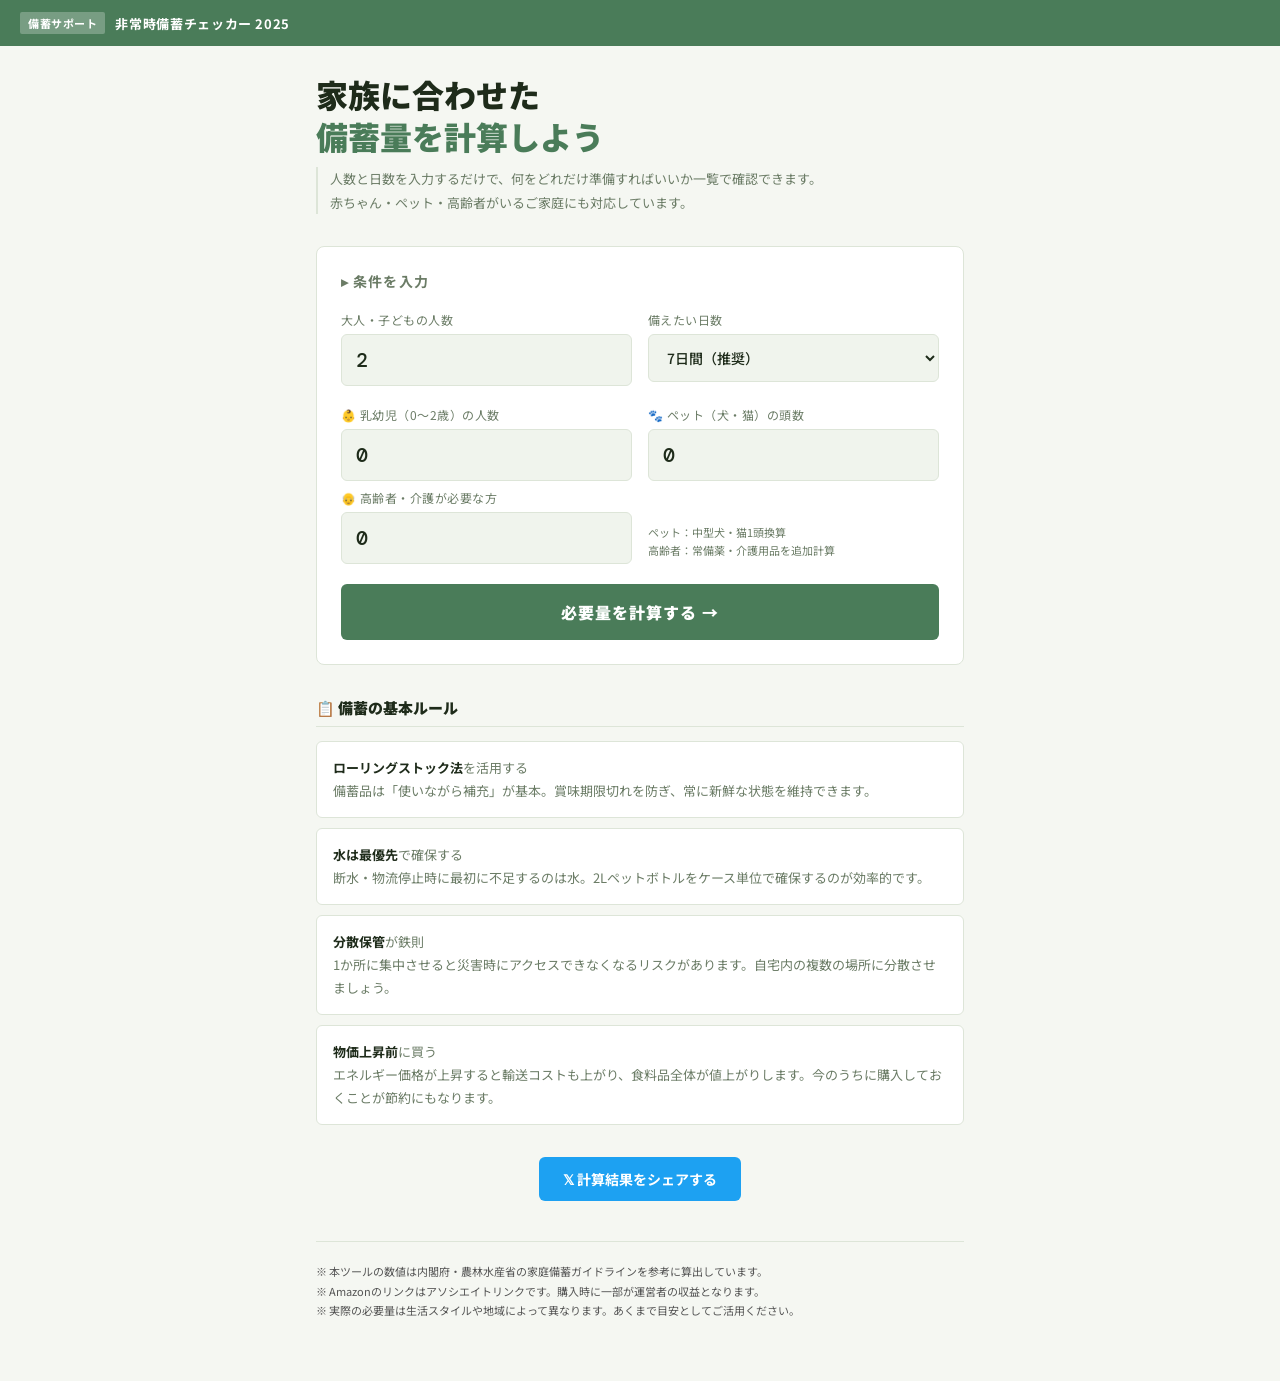
==== index.html @ 8450bea4 "Update index.html" ====
<!DOCTYPE html>
<html lang="ja">
<head>
<meta charset="UTF-8">
<meta name="viewport" content="width=device-width, initial-scale=1.0">
<title>非常時備蓄チェッカー｜家族の人数・日数から必要量を計算</title>
<style>
  @import url('https://fonts.googleapis.com/css2?family=Noto+Sans+JP:wght@400;700;900&family=DM+Mono:wght@400;500&display=swap');

  :root {
    --bg: #f5f7f2;
    --surface: #ffffff;
    --surface2: #f0f4ed;
    --border: #dde5d8;
    --accent: #4a7c59;
    --accent2: #2d6a8f;
    --text: #1e2b1a;
    --muted: #6b7c66;
    --green: #4a7c59;
  }

  * { box-sizing: border-box; margin: 0; padding: 0; }

  body {
    background: var(--bg);
    color: var(--text);
    font-family: 'Noto Sans JP', sans-serif;
    min-height: 100vh;
    padding: 0;
  }

  /* HEADER */
  .header {
    background: var(--accent);
    padding: 12px 20px;
    display: flex;
    align-items: center;
    gap: 10px;
  }
  .header-badge {
    background: rgba(255,255,255,0.25);
    color: #fff;
    font-weight: 700;
    font-size: 11px;
    padding: 3px 8px;
    border-radius: 2px;
    letter-spacing: 0.05em;
  }
  .header-title {
    font-weight: 700;
    font-size: 13px;
    letter-spacing: 0.05em;
    color: #fff;
  }

  .container {
    max-width: 680px;
    margin: 0 auto;
    padding: 28px 16px 60px;
  }

  /* HERO */
  .hero {
    margin-bottom: 32px;
  }
  .hero h1 {
    font-size: clamp(22px, 5vw, 32px);
    font-weight: 900;
    line-height: 1.3;
    margin-bottom: 10px;
  }
  .hero h1 span {
    color: var(--accent);
  }
  .hero p {
    color: var(--muted);
    font-size: 13px;
    line-height: 1.8;
    border-left: 2px solid var(--border);
    padding-left: 12px;
  }

  /* INPUTS */
  .calc-panel {
    background: var(--surface);
    border: 1px solid var(--border);
    border-radius: 8px;
    padding: 24px;
    margin-bottom: 28px;
  }
  .calc-panel h2 {
    font-size: 14px;
    font-weight: 700;
    letter-spacing: 0.08em;
    color: var(--muted);
    text-transform: uppercase;
    margin-bottom: 20px;
  }
  .inputs-row {
    display: grid;
    grid-template-columns: 1fr 1fr;
    gap: 16px;
    margin-bottom: 20px;
  }
  .input-group label {
    display: block;
    font-size: 12px;
    color: var(--muted);
    margin-bottom: 6px;
    letter-spacing: 0.04em;
  }
  .input-group input,
  .input-group select {
    width: 100%;
    background: var(--surface2);
    border: 1px solid var(--border);
    border-radius: 6px;
    color: var(--text);
    font-size: 20px;
    font-family: 'DM Mono', monospace;
    font-weight: 500;
    padding: 12px 14px;
    outline: none;
    transition: border-color 0.2s;
  }
  .input-group input:focus,
  .input-group select:focus {
    border-color: var(--accent);
  }
  .input-group select {
    font-size: 14px;
    font-family: 'Noto Sans JP', sans-serif;
    cursor: pointer;
  }
  .calc-btn {
    width: 100%;
    background: var(--accent);
    color: #fff;
    border: none;
    border-radius: 6px;
    font-family: 'Noto Sans JP', sans-serif;
    font-weight: 900;
    font-size: 16px;
    padding: 16px;
    cursor: pointer;
    letter-spacing: 0.06em;
    transition: opacity 0.2s, transform 0.1s;
  }
  .calc-btn:hover { opacity: 0.9; }
  .calc-btn:active { transform: scale(0.99); }

  /* RESULTS */
  .results {
    display: none;
  }
  .results.show { display: block; }

  .result-header {
    display: flex;
    align-items: center;
    gap: 10px;
    margin-bottom: 20px;
  }
  .result-header h2 {
    font-size: 18px;
    font-weight: 900;
  }
  .result-badge {
    background: var(--green);
    color: #000;
    font-size: 11px;
    font-weight: 700;
    padding: 3px 8px;
    border-radius: 2px;
  }

  .category {
    margin-bottom: 20px;
    border: 1px solid var(--border);
    border-radius: 8px;
    overflow: hidden;
  }
  .category-header {
    background: var(--surface2);
    padding: 12px 16px;
    display: flex;
    align-items: center;
    gap: 8px;
  }
  .category-header .icon { font-size: 18px; }
  .category-header h3 {
    font-size: 14px;
    font-weight: 700;
    flex: 1;
  }
  .category-header .total-cost {
    font-family: 'DM Mono', monospace;
    font-size: 12px;
    color: var(--accent2);
  }

  .item-row {
    padding: 14px 16px;
    border-top: 1px solid var(--border);
    display: flex;
    align-items: center;
    gap: 12px;
  }
  .item-info { flex: 1 }
  .item-name {
    font-size: 14px;
    font-weight: 700;
    margin-bottom: 2px;
  }
  .item-qty {
    font-family: 'DM Mono', monospace;
    font-size: 20px;
    font-weight: 500;
    color: var(--accent2);
    text-align: right;
    min-width: 90px;
  }
  .item-unit {
    font-size: 11px;
    color: var(--muted);
    text-align: right;
    margin-top: 2px;
  }

  .affiliate-btn {
    display: inline-flex;
    align-items: center;
    gap: 6px;
    background: var(--surface2);
    border: 1px solid var(--border);
    border-radius: 4px;
    color: var(--accent2);
    font-size: 11px;
    font-weight: 700;
    padding: 6px 10px;
    text-decoration: none;
    white-space: nowrap;
    transition: background 0.2s, border-color 0.2s;
    letter-spacing: 0.03em;
  }
  .affiliate-btn:hover {
    background: #dbeaf5;
    border-color: var(--accent2);
  }
  .affiliate-btn::before { content: '🛒'; font-size: 12px; }

  /* SUMMARY */
  .summary-box {
    background: linear-gradient(135deg, #eef4ea, #e8f0f5);
    border: 1px solid var(--border);
    border-radius: 8px;
    padding: 20px;
    margin-top: 28px;
  }
  .summary-box h3 {
    font-size: 13px;
    color: var(--muted);
    text-transform: uppercase;
    letter-spacing: 0.08em;
    margin-bottom: 14px;
  }
  .summary-item {
    display: flex;
    justify-content: space-between;
    font-size: 14px;
    padding: 5px 0;
    border-bottom: 1px solid var(--border);
  }
  .summary-item:last-child { border-bottom: none; }
  .summary-item .val {
    font-family: 'DM Mono', monospace;
    color: var(--accent2);
    font-weight: 500;
  }

  /* TIPS */
  .tips {
    margin-top: 32px;
  }
  .tips h2 {
    font-size: 15px;
    font-weight: 900;
    margin-bottom: 14px;
    padding-bottom: 8px;
    border-bottom: 1px solid var(--border);
  }
  .tip-card {
    background: var(--surface);
    border: 1px solid var(--border);
    border-radius: 6px;
    padding: 14px 16px;
    margin-bottom: 10px;
    font-size: 13px;
    line-height: 1.8;
    color: var(--muted);
  }
  .tip-card strong { color: var(--text); }

  /* SHARE */
  .share-area {
    margin-top: 32px;
    text-align: center;
  }
  .share-btn {
    display: inline-flex;
    align-items: center;
    gap: 8px;
    background: #1da1f2;
    color: #fff;
    border: none;
    border-radius: 6px;
    padding: 12px 24px;
    font-family: 'Noto Sans JP', sans-serif;
    font-size: 14px;
    font-weight: 700;
    cursor: pointer;
    text-decoration: none;
  }

  .footer-note {
    margin-top: 40px;
    padding-top: 20px;
    border-top: 1px solid var(--border);
    font-size: 11px;
    color: #555;
    line-height: 1.8;
  }

  @media (max-width: 480px) {
    .inputs-row { grid-template-columns: 1fr; }
    .item-row { flex-wrap: wrap; }
  }
</style>
</head>
<body>

<div class="header">
  <span class="header-badge">備蓄サポート</span>
  <span class="header-title">非常時備蓄チェッカー 2025</span>
</div>

<div class="container">

  <div class="hero">
    <h1>家族に合わせた<br><span>備蓄量を計算しよう</span></h1>
    <p>
      人数と日数を入力するだけで、何をどれだけ準備すればいいか一覧で確認できます。<br>
      赤ちゃん・ペット・高齢者がいるご家庭にも対応しています。
    </p>
  </div>

  <!-- CALCULATOR -->
  <div class="calc-panel">
    <h2>▸ 条件を入力</h2>
    <div class="inputs-row">
      <div class="input-group">
        <label>大人・子どもの人数</label>
        <input type="number" id="members" value="2" min="0" max="20">
      </div>
      <div class="input-group">
        <label>備えたい日数</label>
        <select id="days">
          <option value="3">3日間（最低ライン）</option>
          <option value="7" selected>7日間（推奨）</option>
          <option value="14">14日間（安心）</option>
          <option value="30">30日間（長期備蓄）</option>
        </select>
      </div>
    </div>
    <div class="inputs-row" style="margin-bottom:8px">
      <div class="input-group">
        <label>👶 乳幼児（0〜2歳）の人数</label>
        <input type="number" id="babies" value="0" min="0" max="10">
      </div>
      <div class="input-group">
        <label>🐾 ペット（犬・猫）の頭数</label>
        <input type="number" id="pets" value="0" min="0" max="10">
      </div>
    </div>
    <div class="inputs-row">
      <div class="input-group">
        <label>👴 高齢者・介護が必要な方</label>
        <input type="number" id="elderly" value="0" min="0" max="10">
      </div>
      <div class="input-group" style="display:flex;align-items:flex-end">
        <div style="font-size:11px;color:var(--muted);line-height:1.7;padding-bottom:4px">
          ペット：中型犬・猫1頭換算<br>高齢者：常備薬・介護用品を追加計算
        </div>
      </div>
    </div>
    <button class="calc-btn" onclick="calculate()">必要量を計算する →</button>
  </div>

  <!-- RESULTS -->
  <div class="results" id="results">
    <div class="result-header">
      <h2 id="result-title">計算結果</h2>
      <span class="result-badge">✓ 計算済み</span>
    </div>

    <!-- 水 -->
    <div class="category">
      <div class="category-header">
        <span class="icon">💧</span>
        <h3>水</h3>
      </div>
      <div class="item-row">
        <div class="item-info">
          <div class="item-name">飲料水・生活用水</div>
          <div style="font-size:12px;color:var(--muted)">1人1日3L（飲料+調理+衛生）</div>
        </div>
        <div>
          <div class="item-qty" id="water-qty">—</div>
          <div class="item-unit">リットル</div>
        </div>
        <a class="affiliate-btn" id="water-link" href="#" target="_blank" rel="noopener">Amazonで見る</a>
      </div>
    </div>

    <!-- 食料 -->
    <div class="category">
      <div class="category-header">
        <span class="icon">🍚</span>
        <h3>食料</h3>
      </div>
      <div class="item-row">
        <div class="item-info">
          <div class="item-name">白米・無洗米</div>
          <div style="font-size:12px;color:var(--muted)">1人1日0.15kg（茶碗2〜3杯分）</div>
        </div>
        <div>
          <div class="item-qty" id="rice-qty">—</div>
          <div class="item-unit">kg</div>
        </div>
        <a class="affiliate-btn" id="rice-link" href="#" target="_blank" rel="noopener">Amazonで見る</a>
      </div>
      <div class="item-row">
        <div class="item-info">
          <div class="item-name">レトルト食品（カレー・パスタソース等）</div>
          <div style="font-size:12px;color:var(--muted)">1人1食1パック、1日2食分</div>
        </div>
        <div>
          <div class="item-qty" id="retort-qty">—</div>
          <div class="item-unit">パック</div>
        </div>
        <a class="affiliate-btn" id="retort-link" href="#" target="_blank" rel="noopener">Amazonで見る</a>
      </div>
      <div class="item-row">
        <div class="item-info">
          <div class="item-name">インスタント麺・カップ麺</div>
          <div style="font-size:12px;color:var(--muted)">1人1日1食分</div>
        </div>
        <div>
          <div class="item-qty" id="noodle-qty">—</div>
          <div class="item-unit">食</div>
        </div>
        <a class="affiliate-btn" id="noodle-link" href="#" target="_blank" rel="noopener">Amazonで見る</a>
      </div>
      <div class="item-row">
        <div class="item-info">
          <div class="item-name">缶詰（魚・肉・野菜）</div>
          <div style="font-size:12px;color:var(--muted)">1人2日に1缶</div>
        </div>
        <div>
          <div class="item-qty" id="can-qty">—</div>
          <div class="item-unit">缶</div>
        </div>
        <a class="affiliate-btn" id="can-link" href="#" target="_blank" rel="noopener">Amazonで見る</a>
      </div>
    </div>

    <!-- エネルギー・燃料 -->
    <div class="category">
      <div class="category-header">
        <span class="icon">🔥</span>
        <h3>エネルギー・燃料</h3>
      </div>
      <div class="item-row">
        <div class="item-info">
          <div class="item-name">カセットガスボンベ</div>
          <div style="font-size:12px;color:var(--muted)">1本で約60〜90分調理可能</div>
        </div>
        <div>
          <div class="item-qty" id="gas-qty">—</div>
          <div class="item-unit">本</div>
        </div>
        <a class="affiliate-btn" id="gas-link" href="#" target="_blank" rel="noopener">Amazonで見る</a>
      </div>
      <div class="item-row">
        <div class="item-info">
          <div class="item-name">モバイルバッテリー（大容量）</div>
          <div style="font-size:12px;color:var(--muted)">20,000mAh以上推奨</div>
        </div>
        <div>
          <div class="item-qty" id="battery-qty">—</div>
          <div class="item-unit">個</div>
        </div>
        <a class="affiliate-btn" id="battery-link" href="#" target="_blank" rel="noopener">Amazonで見る</a>
      </div>
    </div>

    <!-- 衛生・その他 -->
    <div class="category">
      <div class="category-header">
        <span class="icon">🧴</span>
        <h3>衛生・生活用品</h3>
      </div>
      <div class="item-row">
        <div class="item-info">
          <div class="item-name">トイレットペーパー</div>
          <div style="font-size:12px;color:var(--muted)">1人1日0.5ロール目安</div>
        </div>
        <div>
          <div class="item-qty" id="tp-qty">—</div>
          <div class="item-unit">ロール</div>
        </div>
        <a class="affiliate-btn" id="tp-link" href="#" target="_blank" rel="noopener">Amazonで見る</a>
      </div>
      <div class="item-row">
        <div class="item-info">
          <div class="item-name">除菌ウェットシート</div>
          <div style="font-size:12px;color:var(--muted)">断水時の身体ケアに</div>
        </div>
        <div>
          <div class="item-qty" id="wet-qty">—</div>
          <div class="item-unit">パック</div>
        </div>
        <a class="affiliate-btn" id="wet-link" href="#" target="_blank" rel="noopener">Amazonで見る</a>
      </div>
    </div>

    <!-- 赤ちゃん・乳幼児 -->
    <div class="category" id="baby-section" style="display:none">
      <div class="category-header">
        <span class="icon">👶</span>
        <h3>乳幼児用品</h3>
        <span class="total-cost" id="baby-count-label"></span>
      </div>
      <div class="item-row">
        <div class="item-info">
          <div class="item-name">粉ミルク・液体ミルク</div>
          <div style="font-size:12px;color:var(--muted)">1日6〜8回授乳、1缶約130回分</div>
        </div>
        <div>
          <div class="item-qty" id="milk-qty">—</div>
          <div class="item-unit">缶</div>
        </div>
        <a class="affiliate-btn" id="milk-link" href="#" target="_blank" rel="noopener">Amazonで見る</a>
      </div>
      <div class="item-row">
        <div class="item-info">
          <div class="item-name">紙おむつ</div>
          <div style="font-size:12px;color:var(--muted)">1日6〜8枚目安</div>
        </div>
        <div>
          <div class="item-qty" id="diaper-qty">—</div>
          <div class="item-unit">枚</div>
        </div>
        <a class="affiliate-btn" id="diaper-link" href="#" target="_blank" rel="noopener">Amazonで見る</a>
      </div>
      <div class="item-row">
        <div class="item-info">
          <div class="item-name">おしりふき</div>
          <div style="font-size:12px;color:var(--muted)">1日15〜20枚、80枚入り1パック</div>
        </div>
        <div>
          <div class="item-qty" id="babywipe-qty">—</div>
          <div class="item-unit">パック</div>
        </div>
        <a class="affiliate-btn" id="babywipe-link" href="#" target="_blank" rel="noopener">Amazonで見る</a>
      </div>
      <div class="item-row">
        <div class="item-info">
          <div class="item-name">ベビーフード（離乳食）</div>
          <div style="font-size:12px;color:var(--muted)">1日3食分（5か月〜）</div>
        </div>
        <div>
          <div class="item-qty" id="babyfood-qty">—</div>
          <div class="item-unit">個</div>
        </div>
        <a class="affiliate-btn" id="babyfood-link" href="#" target="_blank" rel="noopener">Amazonで見る</a>
      </div>
    </div>

    <!-- ペット -->
    <div class="category" id="pet-section" style="display:none">
      <div class="category-header">
        <span class="icon">🐾</span>
        <h3>ペット用品</h3>
        <span class="total-cost" id="pet-count-label"></span>
      </div>
      <div class="item-row">
        <div class="item-info">
          <div class="item-name">🐶 ドッグフード（ドライ）</div>
          <div style="font-size:12px;color:var(--muted)">中型犬1日250g目安</div>
        </div>
        <div>
          <div class="item-qty" id="petfood-dog-qty">—</div>
          <div class="item-unit">kg</div>
        </div>
        <a class="affiliate-btn" id="petfood-dog-link" href="#" target="_blank" rel="noopener">Amazonで見る</a>
      </div>
      <div class="item-row">
        <div class="item-info">
          <div class="item-name">🐱 キャットフード（ドライ）</div>
          <div style="font-size:12px;color:var(--muted)">猫1日60g目安</div>
        </div>
        <div>
          <div class="item-qty" id="petfood-cat-qty">—</div>
          <div class="item-unit">kg</div>
        </div>
        <a class="affiliate-btn" id="petfood-cat-link" href="#" target="_blank" rel="noopener">Amazonで見る</a>
      </div>
      <div class="item-row">
        <div class="item-info">
          <div class="item-name">ペット用水</div>
          <div style="font-size:12px;color:var(--muted)">体重1kgあたり50ml/日（中型犬：約1L/日）</div>
        </div>
        <div>
          <div class="item-qty" id="petwater-qty">—</div>
          <div class="item-unit">リットル</div>
        </div>
        <a class="affiliate-btn" id="petwater-link" href="#" target="_blank" rel="noopener">Amazonで見る</a>
      </div>
      <div class="item-row">
        <div class="item-info">
          <div class="item-name">ペットシーツ</div>
          <div style="font-size:12px;color:var(--muted)">1頭1日3〜4枚（室内排泄用）</div>
        </div>
        <div>
          <div class="item-qty" id="petsheet-qty">—</div>
          <div class="item-unit">枚</div>
        </div>
        <a class="affiliate-btn" id="petsheet-link" href="#" target="_blank" rel="noopener">Amazonで見る</a>
      </div>
      <div class="item-row">
        <div class="item-info">
          <div class="item-name">キャリーバッグ・ケージ</div>
          <div style="font-size:12px;color:var(--muted)">避難時の必須アイテム（1頭1個）</div>
        </div>
        <div>
          <div class="item-qty" id="petcarry-qty">—</div>
          <div class="item-unit">個</div>
        </div>
        <a class="affiliate-btn" id="petcarry-link" href="#" target="_blank" rel="noopener">Amazonで見る</a>
      </div>
    </div>

    <!-- 高齢者・介護 -->
    <div class="category" id="elderly-section" style="display:none">
      <div class="category-header">
        <span class="icon">👴</span>
        <h3>高齢者・介護用品</h3>
        <span class="total-cost" id="elderly-count-label"></span>
      </div>
      <div class="item-row">
        <div class="item-info">
          <div class="item-name">大人用紙おむつ・パッド</div>
          <div style="font-size:12px;color:var(--muted)">1人1日4〜6枚目安</div>
        </div>
        <div>
          <div class="item-qty" id="adult-diaper-qty">—</div>
          <div class="item-unit">枚</div>
        </div>
        <a class="affiliate-btn" id="adult-diaper-link" href="#" target="_blank" rel="noopener">Amazonで見る</a>
      </div>
      <div class="item-row">
        <div class="item-info">
          <div class="item-name">介護用ウェットタオル（全身清拭用）</div>
          <div style="font-size:12px;color:var(--muted)">断水時の身体ケア必須</div>
        </div>
        <div>
          <div class="item-qty" id="care-wipe-qty">—</div>
          <div class="item-unit">パック</div>
        </div>
        <a class="affiliate-btn" id="care-wipe-link" href="#" target="_blank" rel="noopener">Amazonで見る</a>
      </div>
      <div class="item-row">
        <div class="item-info">
          <div class="item-name">やわらか食・介護食（レトルト）</div>
          <div style="font-size:12px;color:var(--muted)">1人1日3食分</div>
        </div>
        <div>
          <div class="item-qty" id="care-food-qty">—</div>
          <div class="item-unit">食</div>
        </div>
        <a class="affiliate-btn" id="care-food-link" href="#" target="_blank" rel="noopener">Amazonで見る</a>
      </div>
      <div class="item-row">
        <div class="item-info">
          <div class="item-name">常備薬・処方薬の予備</div>
          <div style="font-size:12px;color:var(--muted)">かかりつけ医に「多めに処方」を相談</div>
        </div>
        <div>
          <div class="item-qty" id="medicine-qty">—</div>
          <div class="item-unit">日分</div>
        </div>
        <a class="affiliate-btn" id="medicine-link" href="https://www.amazon.co.jp/s?k=常備薬+救急セット" target="_blank" rel="noopener">Amazonで見る</a>
      </div>
    </div>

    <!-- SUMMARY -->
    <div class="summary-box">
      <h3>▸ サマリー</h3>
      <div class="summary-item">
        <span>大人・子ども</span><span class="val" id="sum-members">—</span>
      </div>
      <div class="summary-item" id="sum-baby-row" style="display:none">
        <span>👶 乳幼児</span><span class="val" id="sum-babies">—</span>
      </div>
      <div class="summary-item" id="sum-pet-row" style="display:none">
        <span>🐾 ペット</span><span class="val" id="sum-pets">—</span>
      </div>
      <div class="summary-item" id="sum-elderly-row" style="display:none">
        <span>👴 高齢者・介護</span><span class="val" id="sum-elderly">—</span>
      </div>
      <div class="summary-item">
        <span>備蓄期間</span><span class="val" id="sum-days">—</span>
      </div>
      <div class="summary-item">
        <span>水（人間分合計）</span><span class="val" id="sum-water">—</span>
      </div>
      <div class="summary-item">
        <span>食料（概算カロリー）</span><span class="val" id="sum-kcal">—</span>
      </div>
      <div class="summary-item">
        <span>ガスボンベ</span><span class="val" id="sum-gas">—</span>
      </div>
    </div>

  </div><!-- /results -->

  <!-- TIPS -->
  <div class="tips">
    <h2>📋 備蓄の基本ルール</h2>
    <div class="tip-card">
      <strong>ローリングストック法</strong>を活用する<br>
      備蓄品は「使いながら補充」が基本。賞味期限切れを防ぎ、常に新鮮な状態を維持できます。
    </div>
    <div class="tip-card">
      <strong>水は最優先</strong>で確保する<br>
      断水・物流停止時に最初に不足するのは水。2Lペットボトルをケース単位で確保するのが効率的です。
    </div>
    <div class="tip-card">
      <strong>分散保管</strong>が鉄則<br>
      1か所に集中させると災害時にアクセスできなくなるリスクがあります。自宅内の複数の場所に分散させましょう。
    </div>
    <div class="tip-card">
      <strong>物価上昇前</strong>に買う<br>
      エネルギー価格が上昇すると輸送コストも上がり、食料品全体が値上がりします。今のうちに購入しておくことが節約にもなります。
    </div>
  </div>

  <!-- SHARE -->
  <div class="share-area">
    <a class="share-btn" id="twitter-share" href="#" target="_blank" rel="noopener">
      𝕏 計算結果をシェアする
    </a>
  </div>

  <div class="footer-note">
    ※ 本ツールの数値は内閣府・農林水産省の家庭備蓄ガイドラインを参考に算出しています。<br>
    ※ Amazonのリンクはアソシエイトリンクです。購入時に一部が運営者の収益となります。<br>
    ※ 実際の必要量は生活スタイルや地域によって異なります。あくまで目安としてご活用ください。
  </div>

</div><!-- /container -->

<script>
// ===== アフィリエイトタグをここに入力 =====
const AMAZON_TAG = 'あなたのタグ-22'; // ← ★ここを自分のアソシエイトIDに変更

const ASINS = {
  water: 'B07F1CCSJZ',  // ← これに変更
  rice:         'B07K5CY2SM',
  retort:       'B084RZ3QRD',
  noodle:       'B084RDW619',
  can:          'B0FN47ZGTS',
  gas: 'B000AQY0L4',  // ← これに変更
  battery:      'B0F3CQC8JL',
  tp:           'B008AZDTAA',
  wet:          'B09TZSCSKS',
  // 赤ちゃん
  milk:         'B01N6EL2MJ',
  diaper:       'B08HQZVG28',
  babywipe:     'B0B3WHQLLM',
  babyfood:     'B0DMK8WPY2',
  // ペット
  petfood_dog:  'B07D6GXJQQ', // ドッグフード犬用（要変更）
petfood_cat:  'B09R1LRB6T', // キャットフード猫用（要変更）
  petwater:     'B00BTOSMCY',
  petsheet:     'B07JGBB8GD',
  petcarry:     'B00OP6SMCI',
  // 高齢者
  adultDiaper:  'B07HC5FFS5',
  careWipe:     'B0C4XHYYF1',
  careFood:     'B0D7PW4CWV',


};

function amazonUrl(asin) {
  return `https://www.amazon.co.jp/dp/${asin}?tag=${AMAZON_TAG}`;
}
function setLink(id, asin) {
  const el = document.getElementById(id);
  if (el && asin) el.href = amazonUrl(asin);
}
function show(id, visible) {
  document.getElementById(id).style.display = visible ? '' : 'none';
}
function setText(id, val) {
  const el = document.getElementById(id);
  if (el) el.textContent = val;
}

function calculate() {
  const members = parseInt(document.getElementById('members').value)  || 0;
  const babies  = parseInt(document.getElementById('babies').value)   || 0;
  const pets    = parseInt(document.getElementById('pets').value)     || 0;
  const elderly = parseInt(document.getElementById('elderly').value)  || 0;
  const days    = parseInt(document.getElementById('days').value)     || 7;

  const totalPeople = members + babies + elderly;

  // ── 基本 ──
  const water   = (members + elderly) * days * 3;
  const rice    = ((members + elderly) * days * 0.15).toFixed(1);
  const retort  = (members + elderly) * days * 2;
  const noodle  = (members + elderly) * days;
  const can     = Math.ceil((members + elderly) * days / 2);
  const gas     = Math.ceil((members + elderly) * days / 3);
  const battery = Math.ceil((members + elderly) / 2) || 1;
  const tp      = Math.ceil((members + elderly) * days * 0.5);
  const wet     = Math.ceil((members + elderly) * days / 30);
  const kcal    = Math.round((members + elderly) * days * 2000);

  setText('water-qty',   water);
  setText('rice-qty',    rice);
  setText('retort-qty',  retort);
  setText('noodle-qty',  noodle);
  setText('can-qty',     can);
  setText('gas-qty',     gas);
  setText('battery-qty', battery);
  setText('tp-qty',      tp);
  setText('wet-qty',     wet);

  setLink('water-link',   ASINS.water);
  setLink('rice-link',    ASINS.rice);
  setLink('retort-link',  ASINS.retort);
  setLink('noodle-link',  ASINS.noodle);
  setLink('can-link',     ASINS.can);
  setLink('gas-link',     ASINS.gas);
  setLink('battery-link', ASINS.battery);
  setLink('tp-link',      ASINS.tp);
  setLink('wet-link',     ASINS.wet);

  // ── 赤ちゃん ──
  show('baby-section', babies > 0);
  if (babies > 0) {
    const milkCans   = Math.ceil(babies * days * 8 / 130); // 1缶130回分
    const diapers    = babies * days * 7;
    const babywipes  = Math.ceil(babies * days * 17 / 80); // 80枚入り
    const babyfood   = babies * days * 3;
    setText('milk-qty',     milkCans);
    setText('diaper-qty',   diapers);
    setText('babywipe-qty', babywipes);
    setText('babyfood-qty', babyfood);
    setText('baby-count-label', `${babies}人分`);
    setLink('milk-link',     ASINS.milk);
    setLink('diaper-link',   ASINS.diaper);
    setLink('babywipe-link', ASINS.babywipe);
    setLink('babyfood-link', ASINS.babyfood);
  }

  // ── ペット ──
  show('pet-section', pets > 0);
  if (pets > 0) {
    const petfoodDogKg = (pets * days * 0.25).toFixed(1); // 中型犬250g/日
    const petfoodCatKg = (pets * days * 0.06).toFixed(2); // 猫60g/日
    const petwaterL   = pets * days * 1;
    const petsheets   = pets * days * 4;
    const petcarry    = pets;
    setText('petfood-dog-qty', petfoodDogKg);
    setText('petfood-cat-qty', petfoodCatKg);
    setText('petwater-qty',  petwaterL);
    setText('petsheet-qty',  petsheets);
    setText('petcarry-qty',  petcarry);
    setText('pet-count-label', `${pets}頭分`);
    setLink('petfood-dog-link', ASINS.petfood_dog);
    setLink('petfood-cat-link', ASINS.petfood_cat);
    setLink('petwater-link',  ASINS.petwater);
    setLink('petsheet-link',  ASINS.petsheet);
    setLink('petcarry-link',  ASINS.petcarry);
  }

  // ── 高齢者・介護 ──
  show('elderly-section', elderly > 0);
  if (elderly > 0) {
    const adultDiapers = elderly * days * 5;
    const careWipes    = Math.ceil(elderly * days / 10);
    const careFoods    = elderly * days * 3;
    const medicineDays = days;
    setText('adult-diaper-qty', adultDiapers);
    setText('care-wipe-qty',    careWipes);
    setText('care-food-qty',    careFoods);
    setText('medicine-qty',     medicineDays);
    setText('elderly-count-label', `${elderly}人分`);
    setLink('adult-diaper-link', ASINS.adultDiaper);
    setLink('care-wipe-link',    ASINS.careWipe);
    setLink('care-food-link',    ASINS.careFood);
  }

  // ── サマリー ──
  setText('sum-members', `${members}人`);
  show('sum-baby-row',    babies > 0);
  show('sum-pet-row',     pets > 0);
  show('sum-elderly-row', elderly > 0);
  setText('sum-babies',  `${babies}人`);
  setText('sum-pets',    `${pets}頭`);
  setText('sum-elderly', `${elderly}人`);
  setText('sum-days',    `${days}日分`);
  setText('sum-water',   `${water}L`);
  setText('sum-kcal',    `約${kcal.toLocaleString()}kcal`);
  setText('sum-gas',     `${gas}本`);

  // 家族構成ラベル
  let label = `${members}人`;
  if (babies)  label += `・赤ちゃん${babies}人`;
  if (pets)    label += `・ペット${pets}頭`;
  if (elderly) label += `・高齢者${elderly}人`;
  setText('result-title', `${label}・${days}日分の必要量`);

  // Xシェア
  let shareText = `【非常時備蓄チェック】${label}・${days}日分\n💧水：${water}L\n🍚米：${rice}kg\n🔥ガスボンベ：${gas}本\n`;
  if (babies)  shareText += `👶おむつ：${babies * days * 7}枚\n`;
  if (pets)    shareText += `🐾ペットフード：${(pets * days * 0.16).toFixed(1)}kg\n`;
  if (elderly) shareText += `👴介護食：${elderly * days * 3}食\n`;
  shareText += `\n▼無料計算ツール\n`;
  document.getElementById('twitter-share').href =
    `https://twitter.com/intent/tweet?text=${encodeURIComponent(shareText)}`;

  const r = document.getElementById('results');
  r.classList.add('show');
  r.scrollIntoView({ behavior: 'smooth', block: 'start' });
}
</script>
</body>
</html>
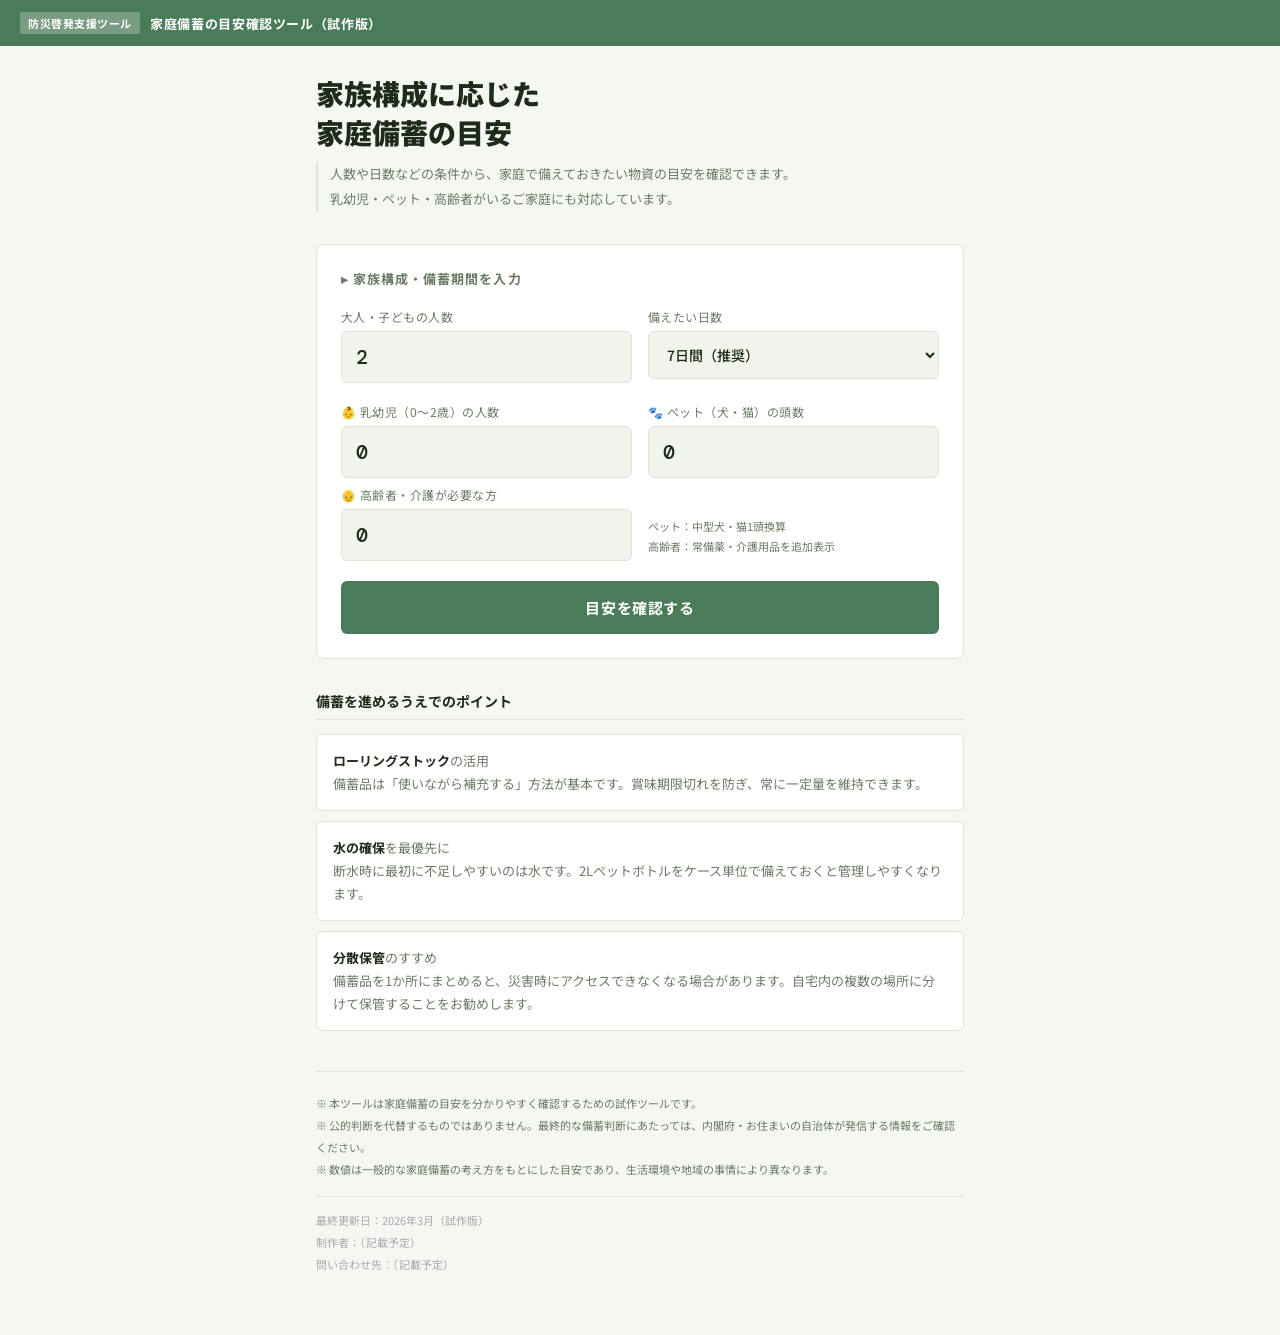
==== commit ea672667: "Update index.html" ====
--- a/index.html
+++ b/index.html
@@ -1,362 +1,338 @@
 <!DOCTYPE html>
+<!--
+  ================================================================
+  家庭備蓄目安確認ツール（自治体向け試作版）
+  ================================================================
+  【主な修正内容】
+  - Xシェアボタン・関連CSS・JS を完全削除
+  - タイトル・見出し・説明文を公益寄りの中立表現に変更
+  - ヘッダーバッジを「防災啓発支援ツール」に変更
+  - 計算ボタン文言を落ち着いた表現に変更
+  - TIPSの「物価上昇前に買う」を削除（営利色のため）
+  - フッターを試作ツール・公的判断の補足に差し替え
+  - 更新日・制作者情報プレースホルダをフッターに追加
+  - 全角引用符・en dash・CSS変数記法などの記号を正規化
+  - インデント崩れ・余分な空白を整理
+  ================================================================
+-->
 <html lang="ja">
 <head>
-<meta charset="UTF-8">
-<meta name="viewport" content="width=device-width, initial-scale=1.0">
-<title>非常時備蓄チェッカー｜家族の人数・日数から必要量を計算</title>
-<style>
-  @import url('https://fonts.googleapis.com/css2?family=Noto+Sans+JP:wght@400;700;900&family=DM+Mono:wght@400;500&display=swap');
-
-  :root {
-    --bg: #f5f7f2;
-    --surface: #ffffff;
-    --surface2: #f0f4ed;
-    --border: #dde5d8;
-    --accent: #4a7c59;
-    --accent2: #2d6a8f;
-    --text: #1e2b1a;
-    --muted: #6b7c66;
-    --green: #4a7c59;
-  }
-
-  * { box-sizing: border-box; margin: 0; padding: 0; }
-
-  body {
-    background: var(--bg);
-    color: var(--text);
-    font-family: 'Noto Sans JP', sans-serif;
-    min-height: 100vh;
-    padding: 0;
-  }
-
-  /* HEADER */
-  .header {
-    background: var(--accent);
-    padding: 12px 20px;
-    display: flex;
-    align-items: center;
-    gap: 10px;
-  }
-  .header-badge {
-    background: rgba(255,255,255,0.25);
-    color: #fff;
-    font-weight: 700;
-    font-size: 11px;
-    padding: 3px 8px;
-    border-radius: 2px;
-    letter-spacing: 0.05em;
-  }
-  .header-title {
-    font-weight: 700;
-    font-size: 13px;
-    letter-spacing: 0.05em;
-    color: #fff;
-  }
-
-  .container {
-    max-width: 680px;
-    margin: 0 auto;
-    padding: 28px 16px 60px;
-  }
-
-  /* HERO */
-  .hero {
-    margin-bottom: 32px;
-  }
-  .hero h1 {
-    font-size: clamp(22px, 5vw, 32px);
-    font-weight: 900;
-    line-height: 1.3;
-    margin-bottom: 10px;
-  }
-  .hero h1 span {
-    color: var(--accent);
-  }
-  .hero p {
-    color: var(--muted);
-    font-size: 13px;
-    line-height: 1.8;
-    border-left: 2px solid var(--border);
-    padding-left: 12px;
-  }
-
-  /* INPUTS */
-  .calc-panel {
-    background: var(--surface);
-    border: 1px solid var(--border);
-    border-radius: 8px;
-    padding: 24px;
-    margin-bottom: 28px;
-  }
-  .calc-panel h2 {
-    font-size: 14px;
-    font-weight: 700;
-    letter-spacing: 0.08em;
-    color: var(--muted);
-    text-transform: uppercase;
-    margin-bottom: 20px;
-  }
-  .inputs-row {
-    display: grid;
-    grid-template-columns: 1fr 1fr;
-    gap: 16px;
-    margin-bottom: 20px;
-  }
-  .input-group label {
-    display: block;
-    font-size: 12px;
-    color: var(--muted);
-    margin-bottom: 6px;
-    letter-spacing: 0.04em;
-  }
-  .input-group input,
-  .input-group select {
-    width: 100%;
-    background: var(--surface2);
-    border: 1px solid var(--border);
-    border-radius: 6px;
-    color: var(--text);
-    font-size: 20px;
-    font-family: 'DM Mono', monospace;
-    font-weight: 500;
-    padding: 12px 14px;
-    outline: none;
-    transition: border-color 0.2s;
-  }
-  .input-group input:focus,
-  .input-group select:focus {
-    border-color: var(--accent);
-  }
-  .input-group select {
-    font-size: 14px;
-    font-family: 'Noto Sans JP', sans-serif;
-    cursor: pointer;
-  }
-  .calc-btn {
-    width: 100%;
-    background: var(--accent);
-    color: #fff;
-    border: none;
-    border-radius: 6px;
-    font-family: 'Noto Sans JP', sans-serif;
-    font-weight: 900;
-    font-size: 16px;
-    padding: 16px;
-    cursor: pointer;
-    letter-spacing: 0.06em;
-    transition: opacity 0.2s, transform 0.1s;
-  }
-  .calc-btn:hover { opacity: 0.9; }
-  .calc-btn:active { transform: scale(0.99); }
-
-  /* RESULTS */
-  .results {
-    display: none;
-  }
-  .results.show { display: block; }
-
-  .result-header {
-    display: flex;
-    align-items: center;
-    gap: 10px;
-    margin-bottom: 20px;
-  }
-  .result-header h2 {
-    font-size: 18px;
-    font-weight: 900;
-  }
-  .result-badge {
-    background: var(--green);
-    color: #000;
-    font-size: 11px;
-    font-weight: 700;
-    padding: 3px 8px;
-    border-radius: 2px;
-  }
-
-  .category {
-    margin-bottom: 20px;
-    border: 1px solid var(--border);
-    border-radius: 8px;
-    overflow: hidden;
-  }
-  .category-header {
-    background: var(--surface2);
-    padding: 12px 16px;
-    display: flex;
-    align-items: center;
-    gap: 8px;
-  }
-  .category-header .icon { font-size: 18px; }
-  .category-header h3 {
-    font-size: 14px;
-    font-weight: 700;
-    flex: 1;
-  }
-  .category-header .total-cost {
-    font-family: 'DM Mono', monospace;
-    font-size: 12px;
-    color: var(--accent2);
-  }
-
-  .item-row {
-    padding: 14px 16px;
-    border-top: 1px solid var(--border);
-    display: flex;
-    align-items: center;
-    gap: 12px;
-  }
-  .item-info { flex: 1 }
-  .item-name {
-    font-size: 14px;
-    font-weight: 700;
-    margin-bottom: 2px;
-  }
-  .item-qty {
-    font-family: 'DM Mono', monospace;
-    font-size: 20px;
-    font-weight: 500;
-    color: var(--accent2);
-    text-align: right;
-    min-width: 90px;
-  }
-  .item-unit {
-    font-size: 11px;
-    color: var(--muted);
-    text-align: right;
-    margin-top: 2px;
-  }
-
-  .affiliate-btn {
-    display: inline-flex;
-    align-items: center;
-    gap: 6px;
-    background: var(--surface2);
-    border: 1px solid var(--border);
-    border-radius: 4px;
-    color: var(--accent2);
-    font-size: 11px;
-    font-weight: 700;
-    padding: 6px 10px;
-    text-decoration: none;
-    white-space: nowrap;
-    transition: background 0.2s, border-color 0.2s;
-    letter-spacing: 0.03em;
-  }
-  .affiliate-btn:hover {
-    background: #dbeaf5;
-    border-color: var(--accent2);
-  }
-  .affiliate-btn::before { content: '🛒'; font-size: 12px; }
-
-  /* SUMMARY */
-  .summary-box {
-    background: linear-gradient(135deg, #eef4ea, #e8f0f5);
-    border: 1px solid var(--border);
-    border-radius: 8px;
-    padding: 20px;
-    margin-top: 28px;
-  }
-  .summary-box h3 {
-    font-size: 13px;
-    color: var(--muted);
-    text-transform: uppercase;
-    letter-spacing: 0.08em;
-    margin-bottom: 14px;
-  }
-  .summary-item {
-    display: flex;
-    justify-content: space-between;
-    font-size: 14px;
-    padding: 5px 0;
-    border-bottom: 1px solid var(--border);
-  }
-  .summary-item:last-child { border-bottom: none; }
-  .summary-item .val {
-    font-family: 'DM Mono', monospace;
-    color: var(--accent2);
-    font-weight: 500;
-  }
-
-  /* TIPS */
-  .tips {
-    margin-top: 32px;
-  }
-  .tips h2 {
-    font-size: 15px;
-    font-weight: 900;
-    margin-bottom: 14px;
-    padding-bottom: 8px;
-    border-bottom: 1px solid var(--border);
-  }
-  .tip-card {
-    background: var(--surface);
-    border: 1px solid var(--border);
-    border-radius: 6px;
-    padding: 14px 16px;
-    margin-bottom: 10px;
-    font-size: 13px;
-    line-height: 1.8;
-    color: var(--muted);
-  }
-  .tip-card strong { color: var(--text); }
-
-  /* SHARE */
-  .share-area {
-    margin-top: 32px;
-    text-align: center;
-  }
-  .share-btn {
-    display: inline-flex;
-    align-items: center;
-    gap: 8px;
-    background: #1da1f2;
-    color: #fff;
-    border: none;
-    border-radius: 6px;
-    padding: 12px 24px;
-    font-family: 'Noto Sans JP', sans-serif;
-    font-size: 14px;
-    font-weight: 700;
-    cursor: pointer;
-    text-decoration: none;
-  }
-
-  .footer-note {
-    margin-top: 40px;
-    padding-top: 20px;
-    border-top: 1px solid var(--border);
-    font-size: 11px;
-    color: #555;
-    line-height: 1.8;
-  }
-
-  @media (max-width: 480px) {
-    .inputs-row { grid-template-columns: 1fr; }
-    .item-row { flex-wrap: wrap; }
-  }
-</style>
+  <meta charset="UTF-8">
+  <meta name="viewport" content="width=device-width, initial-scale=1.0">
+  <title>家庭備蓄の目安確認ツール</title>
+  <style>
+    @import url('https://fonts.googleapis.com/css2?family=Noto+Sans+JP:wght@400;700;900&family=DM+Mono:wght@400;500&display=swap');
+
+    :root {
+      --bg: #f5f7f2;
+      --surface: #ffffff;
+      --surface2: #f0f4ed;
+      --border: #dde5d8;
+      --accent: #4a7c59;
+      --accent2: #2d6a8f;
+      --text: #1e2b1a;
+      --muted: #6b7c66;
+      --green: #4a7c59;
+    }
+
+    * { box-sizing: border-box; margin: 0; padding: 0; }
+
+    body {
+      background: var(--bg);
+      color: var(--text);
+      font-family: 'Noto Sans JP', sans-serif;
+      min-height: 100vh;
+      padding: 0;
+    }
+
+    /* HEADER */
+    .header {
+      background: var(--accent);
+      padding: 12px 20px;
+      display: flex;
+      align-items: center;
+      gap: 10px;
+    }
+    .header-badge {
+      background: rgba(255,255,255,0.25);
+      color: #fff;
+      font-weight: 700;
+      font-size: 11px;
+      padding: 3px 8px;
+      border-radius: 2px;
+      letter-spacing: 0.05em;
+    }
+    .header-title {
+      font-weight: 700;
+      font-size: 13px;
+      letter-spacing: 0.05em;
+      color: #fff;
+    }
+
+    .container {
+      max-width: 680px;
+      margin: 0 auto;
+      padding: 28px 16px 60px;
+    }
+
+    /* HERO */
+    .hero {
+      margin-bottom: 32px;
+    }
+    .hero h1 {
+      font-size: clamp(20px, 5vw, 28px);
+      font-weight: 900;
+      line-height: 1.4;
+      margin-bottom: 10px;
+    }
+    .hero p {
+      color: var(--muted);
+      font-size: 13px;
+      line-height: 1.9;
+      border-left: 2px solid var(--border);
+      padding-left: 12px;
+    }
+
+    /* INPUTS */
+    .calc-panel {
+      background: var(--surface);
+      border: 1px solid var(--border);
+      border-radius: 8px;
+      padding: 24px;
+      margin-bottom: 28px;
+    }
+    .calc-panel h2 {
+      font-size: 13px;
+      font-weight: 700;
+      letter-spacing: 0.08em;
+      color: var(--muted);
+      margin-bottom: 20px;
+    }
+    .inputs-row {
+      display: grid;
+      grid-template-columns: 1fr 1fr;
+      gap: 16px;
+      margin-bottom: 20px;
+    }
+    .input-group label {
+      display: block;
+      font-size: 12px;
+      color: var(--muted);
+      margin-bottom: 6px;
+      letter-spacing: 0.04em;
+    }
+    .input-group input,
+    .input-group select {
+      width: 100%;
+      background: var(--surface2);
+      border: 1px solid var(--border);
+      border-radius: 6px;
+      color: var(--text);
+      font-size: 20px;
+      font-family: 'DM Mono', monospace;
+      font-weight: 500;
+      padding: 12px 14px;
+      outline: none;
+      transition: border-color 0.2s;
+    }
+    .input-group input:focus,
+    .input-group select:focus {
+      border-color: var(--accent);
+    }
+    .input-group select {
+      font-size: 14px;
+      font-family: 'Noto Sans JP', sans-serif;
+      cursor: pointer;
+    }
+    .calc-btn {
+      width: 100%;
+      background: var(--accent);
+      color: #fff;
+      border: none;
+      border-radius: 6px;
+      font-family: 'Noto Sans JP', sans-serif;
+      font-weight: 700;
+      font-size: 15px;
+      padding: 16px;
+      cursor: pointer;
+      letter-spacing: 0.04em;
+      transition: opacity 0.2s, transform 0.1s;
+    }
+    .calc-btn:hover { opacity: 0.9; }
+    .calc-btn:active { transform: scale(0.99); }
+
+    /* RESULTS */
+    .results { display: none; }
+    .results.show { display: block; }
+
+    .result-header {
+      display: flex;
+      align-items: center;
+      gap: 10px;
+      margin-bottom: 20px;
+    }
+    .result-header h2 {
+      font-size: 17px;
+      font-weight: 900;
+    }
+    .result-badge {
+      background: var(--green);
+      color: #fff;
+      font-size: 11px;
+      font-weight: 700;
+      padding: 3px 8px;
+      border-radius: 2px;
+    }
+
+    .category {
+      margin-bottom: 20px;
+      border: 1px solid var(--border);
+      border-radius: 8px;
+      overflow: hidden;
+    }
+    .category-header {
+      background: var(--surface2);
+      padding: 12px 16px;
+      display: flex;
+      align-items: center;
+      gap: 8px;
+    }
+    .category-header .icon { font-size: 18px; }
+    .category-header h3 {
+      font-size: 14px;
+      font-weight: 700;
+      flex: 1;
+    }
+    .category-header .count-label {
+      font-family: 'DM Mono', monospace;
+      font-size: 12px;
+      color: var(--accent2);
+    }
+
+    .item-row {
+      padding: 14px 16px;
+      border-top: 1px solid var(--border);
+      display: flex;
+      align-items: center;
+      gap: 12px;
+    }
+    .item-info { flex: 1; }
+    .item-name {
+      font-size: 14px;
+      font-weight: 700;
+      margin-bottom: 2px;
+    }
+    .item-desc {
+      font-size: 12px;
+      color: var(--muted);
+    }
+    .item-qty-wrap { text-align: right; min-width: 80px; }
+    .item-qty {
+      font-family: 'DM Mono', monospace;
+      font-size: 20px;
+      font-weight: 500;
+      color: var(--accent2);
+    }
+    .item-unit {
+      font-size: 11px;
+      color: var(--muted);
+      margin-top: 2px;
+    }
+
+    /* SUMMARY */
+    .summary-box {
+      background: linear-gradient(135deg, #eef4ea, #e8f0f5);
+      border: 1px solid var(--border);
+      border-radius: 8px;
+      padding: 20px;
+      margin-top: 28px;
+    }
+    .summary-box h3 {
+      font-size: 13px;
+      color: var(--muted);
+      letter-spacing: 0.06em;
+      margin-bottom: 14px;
+    }
+    .summary-item {
+      display: flex;
+      justify-content: space-between;
+      font-size: 14px;
+      padding: 5px 0;
+      border-bottom: 1px solid var(--border);
+    }
+    .summary-item:last-child { border-bottom: none; }
+    .summary-item .val {
+      font-family: 'DM Mono', monospace;
+      color: var(--accent2);
+      font-weight: 500;
+    }
+
+    /* TIPS */
+    .tips { margin-top: 32px; }
+    .tips h2 {
+      font-size: 14px;
+      font-weight: 700;
+      margin-bottom: 14px;
+      padding-bottom: 8px;
+      border-bottom: 1px solid var(--border);
+      color: var(--text);
+    }
+    .tip-card {
+      background: var(--surface);
+      border: 1px solid var(--border);
+      border-radius: 6px;
+      padding: 14px 16px;
+      margin-bottom: 10px;
+      font-size: 13px;
+      line-height: 1.8;
+      color: var(--muted);
+    }
+    .tip-card strong { color: var(--text); }
+
+    /* FOOTER */
+    .footer-note {
+      margin-top: 40px;
+      padding-top: 20px;
+      border-top: 1px solid var(--border);
+      font-size: 11px;
+      color: var(--muted);
+      line-height: 2.0;
+    }
+    .footer-meta {
+      margin-top: 16px;
+      padding-top: 12px;
+      border-top: 1px solid var(--border);
+      font-size: 11px;
+      color: #aaa;
+      line-height: 2.0;
+    }
+
+    @media (max-width: 480px) {
+      .inputs-row { grid-template-columns: 1fr; }
+      .item-row { flex-wrap: wrap; }
+    }
+  </style>
 </head>
 <body>
 
 <div class="header">
-  <span class="header-badge">備蓄サポート</span>
-  <span class="header-title">非常時備蓄チェッカー 2025</span>
+  <span class="header-badge">防災啓発支援ツール</span>
+  <span class="header-title">家庭備蓄の目安確認ツール（試作版）</span>
 </div>
 
 <div class="container">
 
   <div class="hero">
-    <h1>家族に合わせた<br><span>備蓄量を計算しよう</span></h1>
+    <h1>家族構成に応じた<br>家庭備蓄の目安</h1>
     <p>
-      人数と日数を入力するだけで、何をどれだけ準備すればいいか一覧で確認できます。<br>
-      赤ちゃん・ペット・高齢者がいるご家庭にも対応しています。
+      人数や日数などの条件から、家庭で備えておきたい物資の目安を確認できます。<br>
+      乳幼児・ペット・高齢者がいるご家庭にも対応しています。
     </p>
   </div>
 
-  <!-- CALCULATOR -->
+  <!-- 入力フォーム -->
   <div class="calc-panel">
-    <h2>▸ 条件を入力</h2>
+    <h2>▸ 家族構成・備蓄期間を入力</h2>
     <div class="inputs-row">
       <div class="input-group">
         <label>大人・子どもの人数</label>
@@ -388,19 +364,19 @@
         <input type="number" id="elderly" value="0" min="0" max="10">
       </div>
       <div class="input-group" style="display:flex;align-items:flex-end">
-        <div style="font-size:11px;color:var(--muted);line-height:1.7;padding-bottom:4px">
-          ペット：中型犬・猫1頭換算<br>高齢者：常備薬・介護用品を追加計算
-        </div>
-      </div>
-    </div>
-    <button class="calc-btn" onclick="calculate()">必要量を計算する →</button>
+        <div style="font-size:11px;color:var(--muted);line-height:1.8;padding-bottom:4px">
+          ペット：中型犬・猫1頭換算<br>高齢者：常備薬・介護用品を追加表示
+        </div>
+      </div>
+    </div>
+    <button class="calc-btn" onclick="calculate()">目安を確認する</button>
   </div>
 
-  <!-- RESULTS -->
+  <!-- 結果 -->
   <div class="results" id="results">
     <div class="result-header">
-      <h2 id="result-title">計算結果</h2>
-      <span class="result-badge">✓ 計算済み</span>
+      <h2 id="result-title">目安一覧</h2>
+      <span class="result-badge">算出完了</span>
     </div>
 
     <!-- 水 -->
@@ -412,13 +388,12 @@
       <div class="item-row">
         <div class="item-info">
           <div class="item-name">飲料水・生活用水</div>
-          <div style="font-size:12px;color:var(--muted)">1人1日3L（飲料+調理+衛生）</div>
-        </div>
-        <div>
-          <div class="item-qty" id="water-qty">—</div>
+          <div class="item-desc">1人1日3L（飲料・調理・衛生用途の合計）</div>
+        </div>
+        <div class="item-qty-wrap">
+          <div class="item-qty" id="water-qty">-</div>
           <div class="item-unit">リットル</div>
         </div>
-        <a class="affiliate-btn" id="water-link" href="#" target="_blank" rel="noopener">Amazonで見る</a>
       </div>
     </div>
 
@@ -431,46 +406,42 @@
       <div class="item-row">
         <div class="item-info">
           <div class="item-name">白米・無洗米</div>
-          <div style="font-size:12px;color:var(--muted)">1人1日0.15kg（茶碗2〜3杯分）</div>
-        </div>
-        <div>
-          <div class="item-qty" id="rice-qty">—</div>
+          <div class="item-desc">1人1日0.15kg（茶碗2〜3杯分）</div>
+        </div>
+        <div class="item-qty-wrap">
+          <div class="item-qty" id="rice-qty">-</div>
           <div class="item-unit">kg</div>
         </div>
-        <a class="affiliate-btn" id="rice-link" href="#" target="_blank" rel="noopener">Amazonで見る</a>
-      </div>
-      <div class="item-row">
-        <div class="item-info">
-          <div class="item-name">レトルト食品（カレー・パスタソース等）</div>
-          <div style="font-size:12px;color:var(--muted)">1人1食1パック、1日2食分</div>
-        </div>
-        <div>
-          <div class="item-qty" id="retort-qty">—</div>
+      </div>
+      <div class="item-row">
+        <div class="item-info">
+          <div class="item-name">レトルト食品</div>
+          <div class="item-desc">1人1日2食分（カレー・パスタソース等）</div>
+        </div>
+        <div class="item-qty-wrap">
+          <div class="item-qty" id="retort-qty">-</div>
           <div class="item-unit">パック</div>
         </div>
-        <a class="affiliate-btn" id="retort-link" href="#" target="_blank" rel="noopener">Amazonで見る</a>
       </div>
       <div class="item-row">
         <div class="item-info">
           <div class="item-name">インスタント麺・カップ麺</div>
-          <div style="font-size:12px;color:var(--muted)">1人1日1食分</div>
-        </div>
-        <div>
-          <div class="item-qty" id="noodle-qty">—</div>
+          <div class="item-desc">1人1日1食分</div>
+        </div>
+        <div class="item-qty-wrap">
+          <div class="item-qty" id="noodle-qty">-</div>
           <div class="item-unit">食</div>
         </div>
-        <a class="affiliate-btn" id="noodle-link" href="#" target="_blank" rel="noopener">Amazonで見る</a>
       </div>
       <div class="item-row">
         <div class="item-info">
           <div class="item-name">缶詰（魚・肉・野菜）</div>
-          <div style="font-size:12px;color:var(--muted)">1人2日に1缶</div>
-        </div>
-        <div>
-          <div class="item-qty" id="can-qty">—</div>
+          <div class="item-desc">1人2日に1缶</div>
+        </div>
+        <div class="item-qty-wrap">
+          <div class="item-qty" id="can-qty">-</div>
           <div class="item-unit">缶</div>
         </div>
-        <a class="affiliate-btn" id="can-link" href="#" target="_blank" rel="noopener">Amazonで見る</a>
       </div>
     </div>
 
@@ -483,28 +454,26 @@
       <div class="item-row">
         <div class="item-info">
           <div class="item-name">カセットガスボンベ</div>
-          <div style="font-size:12px;color:var(--muted)">1本で約60〜90分調理可能</div>
-        </div>
-        <div>
-          <div class="item-qty" id="gas-qty">—</div>
+          <div class="item-desc">1本で約60〜90分の調理が可能</div>
+        </div>
+        <div class="item-qty-wrap">
+          <div class="item-qty" id="gas-qty">-</div>
           <div class="item-unit">本</div>
         </div>
-        <a class="affiliate-btn" id="gas-link" href="#" target="_blank" rel="noopener">Amazonで見る</a>
       </div>
       <div class="item-row">
         <div class="item-info">
           <div class="item-name">モバイルバッテリー（大容量）</div>
-          <div style="font-size:12px;color:var(--muted)">20,000mAh以上推奨</div>
-        </div>
-        <div>
-          <div class="item-qty" id="battery-qty">—</div>
+          <div class="item-desc">20,000mAh以上を目安に</div>
+        </div>
+        <div class="item-qty-wrap">
+          <div class="item-qty" id="battery-qty">-</div>
           <div class="item-unit">個</div>
         </div>
-        <a class="affiliate-btn" id="battery-link" href="#" target="_blank" rel="noopener">Amazonで見る</a>
-      </div>
-    </div>
-
-    <!-- 衛生・その他 -->
+      </div>
+    </div>
+
+    <!-- 衛生・生活用品 -->
     <div class="category">
       <div class="category-header">
         <span class="icon">🧴</span>
@@ -513,77 +482,81 @@
       <div class="item-row">
         <div class="item-info">
           <div class="item-name">トイレットペーパー</div>
-          <div style="font-size:12px;color:var(--muted)">1人1日0.5ロール目安</div>
-        </div>
-        <div>
-          <div class="item-qty" id="tp-qty">—</div>
+          <div class="item-desc">1人1日0.5ロール目安</div>
+        </div>
+        <div class="item-qty-wrap">
+          <div class="item-qty" id="tp-qty">-</div>
           <div class="item-unit">ロール</div>
         </div>
-        <a class="affiliate-btn" id="tp-link" href="#" target="_blank" rel="noopener">Amazonで見る</a>
       </div>
       <div class="item-row">
         <div class="item-info">
           <div class="item-name">除菌ウェットシート</div>
-          <div style="font-size:12px;color:var(--muted)">断水時の身体ケアに</div>
-        </div>
-        <div>
-          <div class="item-qty" id="wet-qty">—</div>
+          <div class="item-desc">断水時の身体ケアに活用できます</div>
+        </div>
+        <div class="item-qty-wrap">
+          <div class="item-qty" id="wet-qty">-</div>
           <div class="item-unit">パック</div>
         </div>
-        <a class="affiliate-btn" id="wet-link" href="#" target="_blank" rel="noopener">Amazonで見る</a>
-      </div>
-    </div>
-
-    <!-- 赤ちゃん・乳幼児 -->
+      </div>
+      <div class="item-row">
+        <div class="item-info">
+          <div class="item-name">生理用品</div>
+          <div class="item-desc">必要な方は1周期分以上を目安に</div>
+        </div>
+        <div class="item-qty-wrap">
+          <div class="item-qty">1</div>
+          <div class="item-unit">パック以上</div>
+        </div>
+      </div>
+    </div>
+
+    <!-- 乳幼児 -->
     <div class="category" id="baby-section" style="display:none">
       <div class="category-header">
         <span class="icon">👶</span>
         <h3>乳幼児用品</h3>
-        <span class="total-cost" id="baby-count-label"></span>
+        <span class="count-label" id="baby-count-label"></span>
       </div>
       <div class="item-row">
         <div class="item-info">
           <div class="item-name">粉ミルク・液体ミルク</div>
-          <div style="font-size:12px;color:var(--muted)">1日6〜8回授乳、1缶約130回分</div>
-        </div>
-        <div>
-          <div class="item-qty" id="milk-qty">—</div>
+          <div class="item-desc">1日6〜8回授乳、1缶約130回分</div>
+        </div>
+        <div class="item-qty-wrap">
+          <div class="item-qty" id="milk-qty">-</div>
           <div class="item-unit">缶</div>
         </div>
-        <a class="affiliate-btn" id="milk-link" href="#" target="_blank" rel="noopener">Amazonで見る</a>
       </div>
       <div class="item-row">
         <div class="item-info">
           <div class="item-name">紙おむつ</div>
-          <div style="font-size:12px;color:var(--muted)">1日6〜8枚目安</div>
-        </div>
-        <div>
-          <div class="item-qty" id="diaper-qty">—</div>
+          <div class="item-desc">1日6〜8枚目安</div>
+        </div>
+        <div class="item-qty-wrap">
+          <div class="item-qty" id="diaper-qty">-</div>
           <div class="item-unit">枚</div>
         </div>
-        <a class="affiliate-btn" id="diaper-link" href="#" target="_blank" rel="noopener">Amazonで見る</a>
       </div>
       <div class="item-row">
         <div class="item-info">
           <div class="item-name">おしりふき</div>
-          <div style="font-size:12px;color:var(--muted)">1日15〜20枚、80枚入り1パック</div>
-        </div>
-        <div>
-          <div class="item-qty" id="babywipe-qty">—</div>
+          <div class="item-desc">1日15〜20枚、80枚入り1パック</div>
+        </div>
+        <div class="item-qty-wrap">
+          <div class="item-qty" id="babywipe-qty">-</div>
           <div class="item-unit">パック</div>
         </div>
-        <a class="affiliate-btn" id="babywipe-link" href="#" target="_blank" rel="noopener">Amazonで見る</a>
       </div>
       <div class="item-row">
         <div class="item-info">
           <div class="item-name">ベビーフード（離乳食）</div>
-          <div style="font-size:12px;color:var(--muted)">1日3食分（5か月〜）</div>
-        </div>
-        <div>
-          <div class="item-qty" id="babyfood-qty">—</div>
+          <div class="item-desc">1日3食分（5か月以降が目安）</div>
+        </div>
+        <div class="item-qty-wrap">
+          <div class="item-qty" id="babyfood-qty">-</div>
           <div class="item-unit">個</div>
         </div>
-        <a class="affiliate-btn" id="babyfood-link" href="#" target="_blank" rel="noopener">Amazonで見る</a>
       </div>
     </div>
 
@@ -592,62 +565,57 @@
       <div class="category-header">
         <span class="icon">🐾</span>
         <h3>ペット用品</h3>
-        <span class="total-cost" id="pet-count-label"></span>
+        <span class="count-label" id="pet-count-label"></span>
       </div>
       <div class="item-row">
         <div class="item-info">
           <div class="item-name">🐶 ドッグフード（ドライ）</div>
-          <div style="font-size:12px;color:var(--muted)">中型犬1日250g目安</div>
-        </div>
-        <div>
-          <div class="item-qty" id="petfood-dog-qty">—</div>
+          <div class="item-desc">中型犬1日250g目安</div>
+        </div>
+        <div class="item-qty-wrap">
+          <div class="item-qty" id="petfood-dog-qty">-</div>
           <div class="item-unit">kg</div>
         </div>
-        <a class="affiliate-btn" id="petfood-dog-link" href="#" target="_blank" rel="noopener">Amazonで見る</a>
       </div>
       <div class="item-row">
         <div class="item-info">
           <div class="item-name">🐱 キャットフード（ドライ）</div>
-          <div style="font-size:12px;color:var(--muted)">猫1日60g目安</div>
-        </div>
-        <div>
-          <div class="item-qty" id="petfood-cat-qty">—</div>
+          <div class="item-desc">猫1日60g目安</div>
+        </div>
+        <div class="item-qty-wrap">
+          <div class="item-qty" id="petfood-cat-qty">-</div>
           <div class="item-unit">kg</div>
         </div>
-        <a class="affiliate-btn" id="petfood-cat-link" href="#" target="_blank" rel="noopener">Amazonで見る</a>
       </div>
       <div class="item-row">
         <div class="item-info">
           <div class="item-name">ペット用水</div>
-          <div style="font-size:12px;color:var(--muted)">体重1kgあたり50ml/日（中型犬：約1L/日）</div>
-        </div>
-        <div>
-          <div class="item-qty" id="petwater-qty">—</div>
+          <div class="item-desc">体重1kgあたり50ml/日（中型犬：約1L/日）</div>
+        </div>
+        <div class="item-qty-wrap">
+          <div class="item-qty" id="petwater-qty">-</div>
           <div class="item-unit">リットル</div>
         </div>
-        <a class="affiliate-btn" id="petwater-link" href="#" target="_blank" rel="noopener">Amazonで見る</a>
       </div>
       <div class="item-row">
         <div class="item-info">
           <div class="item-name">ペットシーツ</div>
-          <div style="font-size:12px;color:var(--muted)">1頭1日3〜4枚（室内排泄用）</div>
-        </div>
-        <div>
-          <div class="item-qty" id="petsheet-qty">—</div>
+          <div class="item-desc">1頭1日3〜4枚（室内排泄用）</div>
+        </div>
+        <div class="item-qty-wrap">
+          <div class="item-qty" id="petsheet-qty">-</div>
           <div class="item-unit">枚</div>
         </div>
-        <a class="affiliate-btn" id="petsheet-link" href="#" target="_blank" rel="noopener">Amazonで見る</a>
       </div>
       <div class="item-row">
         <div class="item-info">
           <div class="item-name">キャリーバッグ・ケージ</div>
-          <div style="font-size:12px;color:var(--muted)">避難時の必須アイテム（1頭1個）</div>
-        </div>
-        <div>
-          <div class="item-qty" id="petcarry-qty">—</div>
+          <div class="item-desc">避難時の移動に必要（1頭1個）</div>
+        </div>
+        <div class="item-qty-wrap">
+          <div class="item-qty" id="petcarry-qty">-</div>
           <div class="item-unit">個</div>
         </div>
-        <a class="affiliate-btn" id="petcarry-link" href="#" target="_blank" rel="noopener">Amazonで見る</a>
       </div>
     </div>
 
@@ -656,299 +624,206 @@
       <div class="category-header">
         <span class="icon">👴</span>
         <h3>高齢者・介護用品</h3>
-        <span class="total-cost" id="elderly-count-label"></span>
+        <span class="count-label" id="elderly-count-label"></span>
       </div>
       <div class="item-row">
         <div class="item-info">
           <div class="item-name">大人用紙おむつ・パッド</div>
-          <div style="font-size:12px;color:var(--muted)">1人1日4〜6枚目安</div>
-        </div>
-        <div>
-          <div class="item-qty" id="adult-diaper-qty">—</div>
+          <div class="item-desc">1人1日4〜6枚目安</div>
+        </div>
+        <div class="item-qty-wrap">
+          <div class="item-qty" id="adult-diaper-qty">-</div>
           <div class="item-unit">枚</div>
         </div>
-        <a class="affiliate-btn" id="adult-diaper-link" href="#" target="_blank" rel="noopener">Amazonで見る</a>
       </div>
       <div class="item-row">
         <div class="item-info">
           <div class="item-name">介護用ウェットタオル（全身清拭用）</div>
-          <div style="font-size:12px;color:var(--muted)">断水時の身体ケア必須</div>
-        </div>
-        <div>
-          <div class="item-qty" id="care-wipe-qty">—</div>
+          <div class="item-desc">断水時の身体ケアに活用できます</div>
+        </div>
+        <div class="item-qty-wrap">
+          <div class="item-qty" id="care-wipe-qty">-</div>
           <div class="item-unit">パック</div>
         </div>
-        <a class="affiliate-btn" id="care-wipe-link" href="#" target="_blank" rel="noopener">Amazonで見る</a>
       </div>
       <div class="item-row">
         <div class="item-info">
           <div class="item-name">やわらか食・介護食（レトルト）</div>
-          <div style="font-size:12px;color:var(--muted)">1人1日3食分</div>
-        </div>
-        <div>
-          <div class="item-qty" id="care-food-qty">—</div>
+          <div class="item-desc">1人1日3食分</div>
+        </div>
+        <div class="item-qty-wrap">
+          <div class="item-qty" id="care-food-qty">-</div>
           <div class="item-unit">食</div>
         </div>
-        <a class="affiliate-btn" id="care-food-link" href="#" target="_blank" rel="noopener">Amazonで見る</a>
       </div>
       <div class="item-row">
         <div class="item-info">
           <div class="item-name">常備薬・処方薬の予備</div>
-          <div style="font-size:12px;color:var(--muted)">かかりつけ医に「多めに処方」を相談</div>
-        </div>
-        <div>
-          <div class="item-qty" id="medicine-qty">—</div>
+          <div class="item-desc">かかりつけ医への相談をご検討ください</div>
+        </div>
+        <div class="item-qty-wrap">
+          <div class="item-qty" id="medicine-qty">-</div>
           <div class="item-unit">日分</div>
         </div>
-        <a class="affiliate-btn" id="medicine-link" href="https://www.amazon.co.jp/s?k=常備薬+救急セット" target="_blank" rel="noopener">Amazonで見る</a>
-      </div>
-    </div>
-
-    <!-- SUMMARY -->
+      </div>
+    </div>
+
+    <!-- サマリー -->
     <div class="summary-box">
-      <h3>▸ サマリー</h3>
+      <h3>▸ 入力内容の概要</h3>
       <div class="summary-item">
-        <span>大人・子ども</span><span class="val" id="sum-members">—</span>
+        <span>大人・子ども</span><span class="val" id="sum-members">-</span>
       </div>
       <div class="summary-item" id="sum-baby-row" style="display:none">
-        <span>👶 乳幼児</span><span class="val" id="sum-babies">—</span>
+        <span>👶 乳幼児</span><span class="val" id="sum-babies">-</span>
       </div>
       <div class="summary-item" id="sum-pet-row" style="display:none">
-        <span>🐾 ペット</span><span class="val" id="sum-pets">—</span>
+        <span>🐾 ペット</span><span class="val" id="sum-pets">-</span>
       </div>
       <div class="summary-item" id="sum-elderly-row" style="display:none">
-        <span>👴 高齢者・介護</span><span class="val" id="sum-elderly">—</span>
+        <span>👴 高齢者・介護</span><span class="val" id="sum-elderly">-</span>
       </div>
       <div class="summary-item">
-        <span>備蓄期間</span><span class="val" id="sum-days">—</span>
+        <span>備蓄期間</span><span class="val" id="sum-days">-</span>
       </div>
       <div class="summary-item">
-        <span>水（人間分合計）</span><span class="val" id="sum-water">—</span>
+        <span>水（人間分合計）</span><span class="val" id="sum-water">-</span>
       </div>
       <div class="summary-item">
-        <span>食料（概算カロリー）</span><span class="val" id="sum-kcal">—</span>
+        <span>食料（概算カロリー）</span><span class="val" id="sum-kcal">-</span>
       </div>
       <div class="summary-item">
-        <span>ガスボンベ</span><span class="val" id="sum-gas">—</span>
+        <span>ガスボンベ</span><span class="val" id="sum-gas">-</span>
       </div>
     </div>
 
   </div><!-- /results -->
 
-  <!-- TIPS -->
+  <!-- 備蓄のポイント -->
   <div class="tips">
-    <h2>📋 備蓄の基本ルール</h2>
+    <h2>備蓄を進めるうえでのポイント</h2>
     <div class="tip-card">
-      <strong>ローリングストック法</strong>を活用する<br>
-      備蓄品は「使いながら補充」が基本。賞味期限切れを防ぎ、常に新鮮な状態を維持できます。
+      <strong>ローリングストック</strong>の活用<br>
+      備蓄品は「使いながら補充する」方法が基本です。賞味期限切れを防ぎ、常に一定量を維持できます。
     </div>
     <div class="tip-card">
-      <strong>水は最優先</strong>で確保する<br>
-      断水・物流停止時に最初に不足するのは水。2Lペットボトルをケース単位で確保するのが効率的です。
+      <strong>水の確保</strong>を最優先に<br>
+      断水時に最初に不足しやすいのは水です。2Lペットボトルをケース単位で備えておくと管理しやすくなります。
     </div>
     <div class="tip-card">
-      <strong>分散保管</strong>が鉄則<br>
-      1か所に集中させると災害時にアクセスできなくなるリスクがあります。自宅内の複数の場所に分散させましょう。
-    </div>
-    <div class="tip-card">
-      <strong>物価上昇前</strong>に買う<br>
-      エネルギー価格が上昇すると輸送コストも上がり、食料品全体が値上がりします。今のうちに購入しておくことが節約にもなります。
+      <strong>分散保管</strong>のすすめ<br>
+      備蓄品を1か所にまとめると、災害時にアクセスできなくなる場合があります。自宅内の複数の場所に分けて保管することをお勧めします。
     </div>
   </div>
 
-  <!-- SHARE -->
-  <div class="share-area">
-    <a class="share-btn" id="twitter-share" href="#" target="_blank" rel="noopener">
-      𝕏 計算結果をシェアする
-    </a>
+  <!-- フッター -->
+  <div class="footer-note">
+    ※ 本ツールは家庭備蓄の目安を分かりやすく確認するための試作ツールです。<br>
+    ※ 公的判断を代替するものではありません。最終的な備蓄判断にあたっては、内閣府・お住まいの自治体が発信する情報をご確認ください。<br>
+    ※ 数値は一般的な家庭備蓄の考え方をもとにした目安であり、生活環境や地域の事情により異なります。
   </div>
 
-  <div class="footer-note">
-    ※ 本ツールの数値は内閣府・農林水産省の家庭備蓄ガイドラインを参考に算出しています。<br>
-    ※ Amazonのリンクはアソシエイトリンクです。購入時に一部が運営者の収益となります。<br>
-    ※ 実際の必要量は生活スタイルや地域によって異なります。あくまで目安としてご活用ください。
+  <div class="footer-meta">
+    最終更新日：2026年3月（試作版）<br>
+    制作者：（記載予定）<br>
+    問い合わせ先：（記載予定）
   </div>
 
 </div><!-- /container -->
 
 <script>
-// ===== アフィリエイトタグをここに入力 =====
-const AMAZON_TAG = 'あなたのタグ-22'; // ← ★ここを自分のアソシエイトIDに変更
-
-const ASINS = {
-  water: 'B07F1CCSJZ',  // ← これに変更
-  rice:         'B07K5CY2SM',
-  retort:       'B084RZ3QRD',
-  noodle:       'B084RDW619',
-  can:          'B0FN47ZGTS',
-  gas: 'B000AQY0L4',  // ← これに変更
-  battery:      'B0F3CQC8JL',
-  tp:           'B008AZDTAA',
-  wet:          'B09TZSCSKS',
-  // 赤ちゃん
-  milk:         'B01N6EL2MJ',
-  diaper:       'B08HQZVG28',
-  babywipe:     'B0B3WHQLLM',
-  babyfood:     'B0DMK8WPY2',
-  // ペット
-  petfood_dog:  'B07D6GXJQQ', // ドッグフード犬用（要変更）
-petfood_cat:  'B09R1LRB6T', // キャットフード猫用（要変更）
-  petwater:     'B00BTOSMCY',
-  petsheet:     'B07JGBB8GD',
-  petcarry:     'B00OP6SMCI',
-  // 高齢者
-  adultDiaper:  'B07HC5FFS5',
-  careWipe:     'B0C4XHYYF1',
-  careFood:     'B0D7PW4CWV',
-
-
-};
-
-function amazonUrl(asin) {
-  return `https://www.amazon.co.jp/dp/${asin}?tag=${AMAZON_TAG}`;
-}
-function setLink(id, asin) {
-  const el = document.getElementById(id);
-  if (el && asin) el.href = amazonUrl(asin);
-}
-function show(id, visible) {
-  document.getElementById(id).style.display = visible ? '' : 'none';
-}
-function setText(id, val) {
-  const el = document.getElementById(id);
-  if (el) el.textContent = val;
-}
-
-function calculate() {
-  const members = parseInt(document.getElementById('members').value)  || 0;
-  const babies  = parseInt(document.getElementById('babies').value)   || 0;
-  const pets    = parseInt(document.getElementById('pets').value)     || 0;
-  const elderly = parseInt(document.getElementById('elderly').value)  || 0;
-  const days    = parseInt(document.getElementById('days').value)     || 7;
-
-  const totalPeople = members + babies + elderly;
-
-  // ── 基本 ──
-  const water   = (members + elderly) * days * 3;
-  const rice    = ((members + elderly) * days * 0.15).toFixed(1);
-  const retort  = (members + elderly) * days * 2;
-  const noodle  = (members + elderly) * days;
-  const can     = Math.ceil((members + elderly) * days / 2);
-  const gas     = Math.ceil((members + elderly) * days / 3);
-  const battery = Math.ceil((members + elderly) / 2) || 1;
-  const tp      = Math.ceil((members + elderly) * days * 0.5);
-  const wet     = Math.ceil((members + elderly) * days / 30);
-  const kcal    = Math.round((members + elderly) * days * 2000);
-
-  setText('water-qty',   water);
-  setText('rice-qty',    rice);
-  setText('retort-qty',  retort);
-  setText('noodle-qty',  noodle);
-  setText('can-qty',     can);
-  setText('gas-qty',     gas);
-  setText('battery-qty', battery);
-  setText('tp-qty',      tp);
-  setText('wet-qty',     wet);
-
-  setLink('water-link',   ASINS.water);
-  setLink('rice-link',    ASINS.rice);
-  setLink('retort-link',  ASINS.retort);
-  setLink('noodle-link',  ASINS.noodle);
-  setLink('can-link',     ASINS.can);
-  setLink('gas-link',     ASINS.gas);
-  setLink('battery-link', ASINS.battery);
-  setLink('tp-link',      ASINS.tp);
-  setLink('wet-link',     ASINS.wet);
-
-  // ── 赤ちゃん ──
-  show('baby-section', babies > 0);
-  if (babies > 0) {
-    const milkCans   = Math.ceil(babies * days * 8 / 130); // 1缶130回分
-    const diapers    = babies * days * 7;
-    const babywipes  = Math.ceil(babies * days * 17 / 80); // 80枚入り
-    const babyfood   = babies * days * 3;
-    setText('milk-qty',     milkCans);
-    setText('diaper-qty',   diapers);
-    setText('babywipe-qty', babywipes);
-    setText('babyfood-qty', babyfood);
-    setText('baby-count-label', `${babies}人分`);
-    setLink('milk-link',     ASINS.milk);
-    setLink('diaper-link',   ASINS.diaper);
-    setLink('babywipe-link', ASINS.babywipe);
-    setLink('babyfood-link', ASINS.babyfood);
+  function show(id, visible) {
+    document.getElementById(id).style.display = visible ? '' : 'none';
   }
-
-  // ── ペット ──
-  show('pet-section', pets > 0);
-  if (pets > 0) {
-    const petfoodDogKg = (pets * days * 0.25).toFixed(1); // 中型犬250g/日
-    const petfoodCatKg = (pets * days * 0.06).toFixed(2); // 猫60g/日
-    const petwaterL   = pets * days * 1;
-    const petsheets   = pets * days * 4;
-    const petcarry    = pets;
-    setText('petfood-dog-qty', petfoodDogKg);
-    setText('petfood-cat-qty', petfoodCatKg);
-    setText('petwater-qty',  petwaterL);
-    setText('petsheet-qty',  petsheets);
-    setText('petcarry-qty',  petcarry);
-    setText('pet-count-label', `${pets}頭分`);
-    setLink('petfood-dog-link', ASINS.petfood_dog);
-    setLink('petfood-cat-link', ASINS.petfood_cat);
-    setLink('petwater-link',  ASINS.petwater);
-    setLink('petsheet-link',  ASINS.petsheet);
-    setLink('petcarry-link',  ASINS.petcarry);
+  function setText(id, val) {
+    const el = document.getElementById(id);
+    if (el) el.textContent = val;
   }
 
-  // ── 高齢者・介護 ──
-  show('elderly-section', elderly > 0);
-  if (elderly > 0) {
-    const adultDiapers = elderly * days * 5;
-    const careWipes    = Math.ceil(elderly * days / 10);
-    const careFoods    = elderly * days * 3;
-    const medicineDays = days;
-    setText('adult-diaper-qty', adultDiapers);
-    setText('care-wipe-qty',    careWipes);
-    setText('care-food-qty',    careFoods);
-    setText('medicine-qty',     medicineDays);
-    setText('elderly-count-label', `${elderly}人分`);
-    setLink('adult-diaper-link', ASINS.adultDiaper);
-    setLink('care-wipe-link',    ASINS.careWipe);
-    setLink('care-food-link',    ASINS.careFood);
+  function calculate() {
+    const members = parseInt(document.getElementById('members').value) || 0;
+    const babies  = parseInt(document.getElementById('babies').value)  || 0;
+    const pets    = parseInt(document.getElementById('pets').value)    || 0;
+    const elderly = parseInt(document.getElementById('elderly').value) || 0;
+    const days    = parseInt(document.getElementById('days').value)    || 7;
+
+    // 基本
+    const water   = (members + elderly) * days * 3;
+    const rice    = ((members + elderly) * days * 0.15).toFixed(1);
+    const retort  = (members + elderly) * days * 2;
+    const noodle  = (members + elderly) * days;
+    const can     = Math.ceil((members + elderly) * days / 2);
+    const gas     = Math.ceil((members + elderly) * days / 3);
+    const battery = Math.ceil((members + elderly) / 2) || 1;
+    const tp      = Math.ceil((members + elderly) * days * 0.5);
+    const wet     = Math.ceil((members + elderly) * days / 30);
+    const kcal    = Math.round((members + elderly) * days * 2000);
+
+    setText('water-qty',   water);
+    setText('rice-qty',    rice);
+    setText('retort-qty',  retort);
+    setText('noodle-qty',  noodle);
+    setText('can-qty',     can);
+    setText('gas-qty',     gas);
+    setText('battery-qty', battery);
+    setText('tp-qty',      tp);
+    setText('wet-qty',     wet);
+
+    // 乳幼児
+    show('baby-section', babies > 0);
+    if (babies > 0) {
+      setText('milk-qty',     Math.ceil(babies * days * 8 / 130));
+      setText('diaper-qty',   babies * days * 7);
+      setText('babywipe-qty', Math.ceil(babies * days * 17 / 80));
+      setText('babyfood-qty', babies * days * 3);
+      setText('baby-count-label', babies + '人分');
+    }
+
+    // ペット
+    show('pet-section', pets > 0);
+    if (pets > 0) {
+      setText('petfood-dog-qty', (pets * days * 0.25).toFixed(1));
+      setText('petfood-cat-qty', (pets * days * 0.06).toFixed(2));
+      setText('petwater-qty',  pets * days);
+      setText('petsheet-qty',  pets * days * 4);
+      setText('petcarry-qty',  pets);
+      setText('pet-count-label', pets + '頭分');
+    }
+
+    // 高齢者・介護
+    show('elderly-section', elderly > 0);
+    if (elderly > 0) {
+      setText('adult-diaper-qty', elderly * days * 5);
+      setText('care-wipe-qty',    Math.ceil(elderly * days / 10));
+      setText('care-food-qty',    elderly * days * 3);
+      setText('medicine-qty',     days);
+      setText('elderly-count-label', elderly + '人分');
+    }
+
+    // サマリー
+    setText('sum-members', members + '人');
+    show('sum-baby-row',    babies > 0);
+    show('sum-pet-row',     pets > 0);
+    show('sum-elderly-row', elderly > 0);
+    setText('sum-babies',  babies + '人');
+    setText('sum-pets',    pets + '頭');
+    setText('sum-elderly', elderly + '人');
+    setText('sum-days',    days + '日分');
+    setText('sum-water',   water + 'L');
+    setText('sum-kcal',    '約' + kcal.toLocaleString() + 'kcal');
+    setText('sum-gas',     gas + '本');
+
+    // 結果タイトル
+    let label = members + '人';
+    if (babies)  label += '・乳幼児' + babies + '人';
+    if (pets)    label += '・ペット' + pets + '頭';
+    if (elderly) label += '・高齢者' + elderly + '人';
+    setText('result-title', label + '・' + days + '日分の目安');
+
+    const r = document.getElementById('results');
+    r.classList.add('show');
+    r.scrollIntoView({ behavior: 'smooth', block: 'start' });
   }
-
-  // ── サマリー ──
-  setText('sum-members', `${members}人`);
-  show('sum-baby-row',    babies > 0);
-  show('sum-pet-row',     pets > 0);
-  show('sum-elderly-row', elderly > 0);
-  setText('sum-babies',  `${babies}人`);
-  setText('sum-pets',    `${pets}頭`);
-  setText('sum-elderly', `${elderly}人`);
-  setText('sum-days',    `${days}日分`);
-  setText('sum-water',   `${water}L`);
-  setText('sum-kcal',    `約${kcal.toLocaleString()}kcal`);
-  setText('sum-gas',     `${gas}本`);
-
-  // 家族構成ラベル
-  let label = `${members}人`;
-  if (babies)  label += `・赤ちゃん${babies}人`;
-  if (pets)    label += `・ペット${pets}頭`;
-  if (elderly) label += `・高齢者${elderly}人`;
-  setText('result-title', `${label}・${days}日分の必要量`);
-
-  // Xシェア
-  let shareText = `【非常時備蓄チェック】${label}・${days}日分\n💧水：${water}L\n🍚米：${rice}kg\n🔥ガスボンベ：${gas}本\n`;
-  if (babies)  shareText += `👶おむつ：${babies * days * 7}枚\n`;
-  if (pets)    shareText += `🐾ペットフード：${(pets * days * 0.16).toFixed(1)}kg\n`;
-  if (elderly) shareText += `👴介護食：${elderly * days * 3}食\n`;
-  shareText += `\n▼無料計算ツール\n`;
-  document.getElementById('twitter-share').href =
-    `https://twitter.com/intent/tweet?text=${encodeURIComponent(shareText)}`;
-
-  const r = document.getElementById('results');
-  r.classList.add('show');
-  r.scrollIntoView({ behavior: 'smooth', block: 'start' });
-}
 </script>
 </body>
 </html>
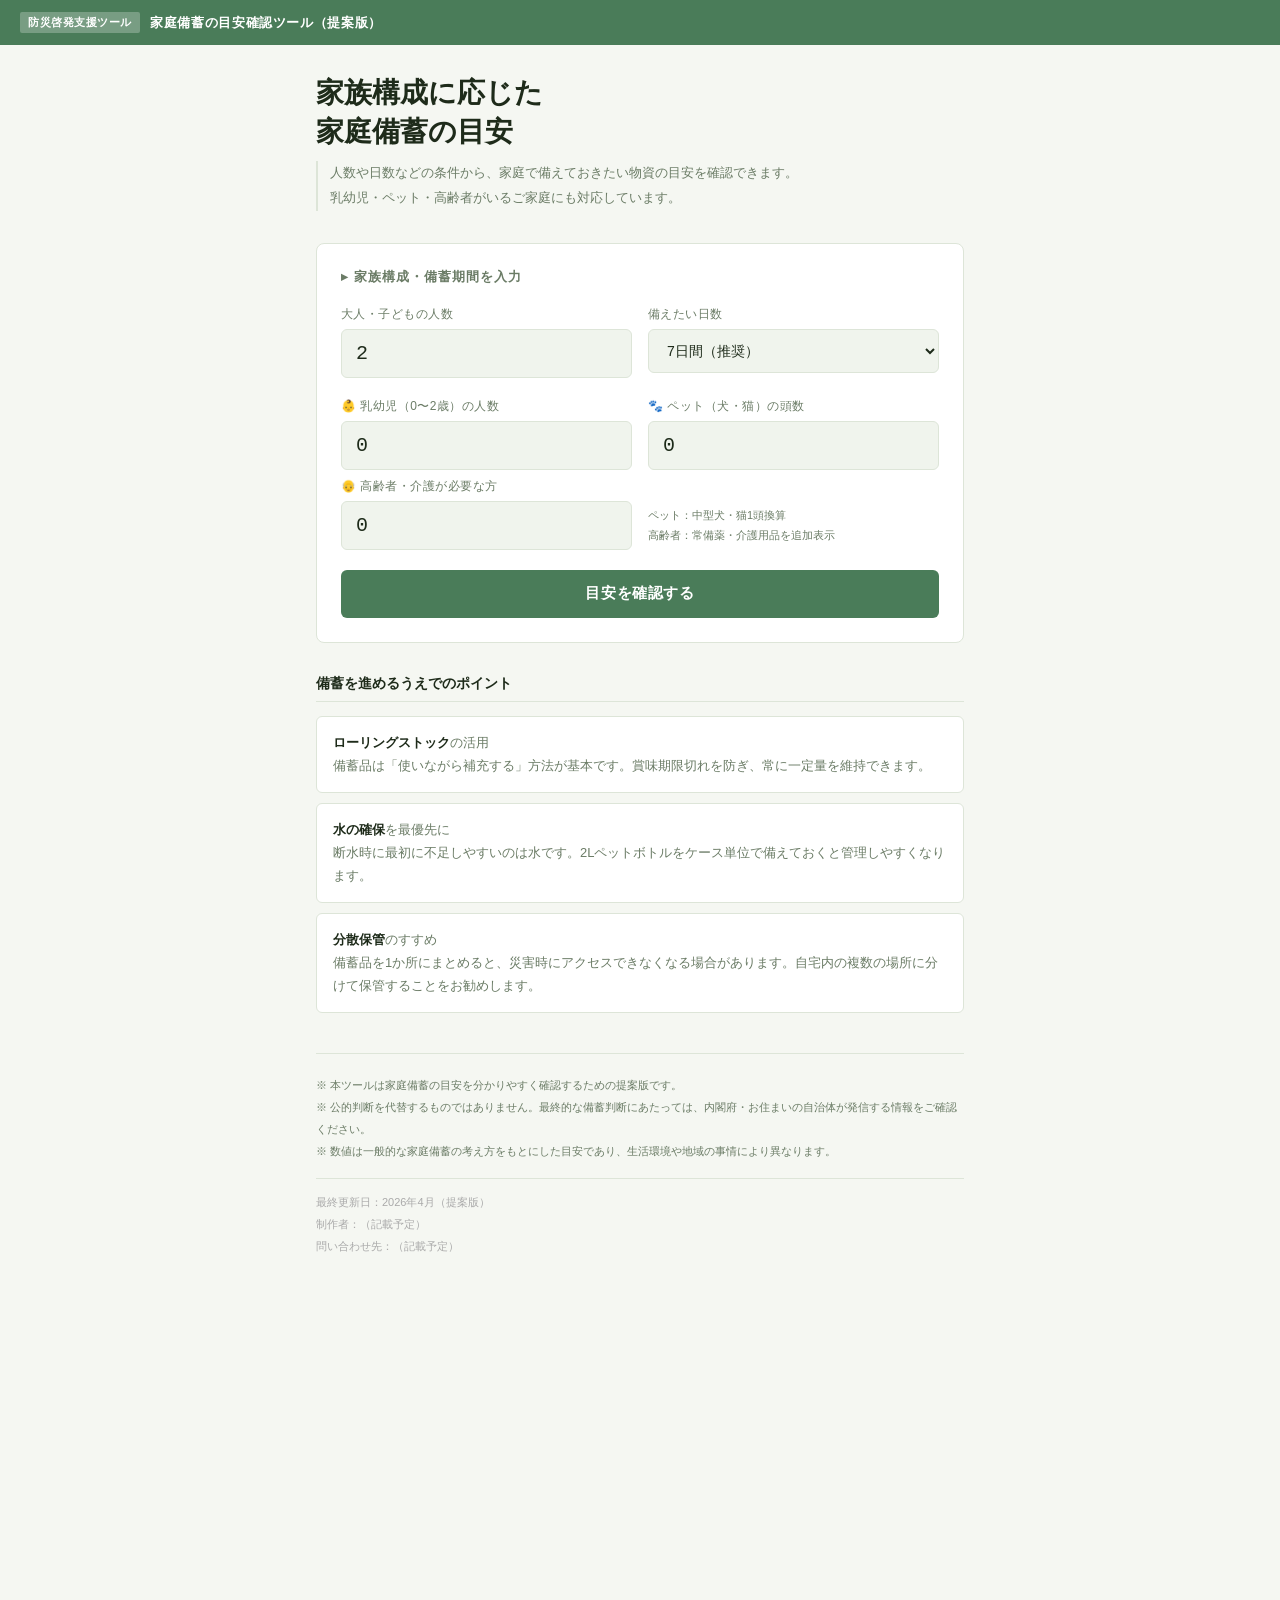
==== commit 4adf752c: "備蓄ツールを提案版と収益版に分岐" ====
--- a/index.html
+++ b/index.html
@@ -1,829 +1,36 @@
 <!DOCTYPE html>
-<!--
-  ================================================================
-  家庭備蓄目安確認ツール（自治体向け試作版）
-  ================================================================
-  【主な修正内容】
-  - Xシェアボタン・関連CSS・JS を完全削除
-  - タイトル・見出し・説明文を公益寄りの中立表現に変更
-  - ヘッダーバッジを「防災啓発支援ツール」に変更
-  - 計算ボタン文言を落ち着いた表現に変更
-  - TIPSの「物価上昇前に買う」を削除（営利色のため）
-  - フッターを試作ツール・公的判断の補足に差し替え
-  - 更新日・制作者情報プレースホルダをフッターに追加
-  - 全角引用符・en dash・CSS変数記法などの記号を正規化
-  - インデント崩れ・余分な空白を整理
-  ================================================================
--->
 <html lang="ja">
 <head>
   <meta charset="UTF-8">
   <meta name="viewport" content="width=device-width, initial-scale=1.0">
-  <title>家庭備蓄の目安確認ツール</title>
+  <title>家庭備蓄ツール</title>
+  <meta http-equiv="refresh" content="0; url=./proposal/index.html">
   <style>
-    @import url('https://fonts.googleapis.com/css2?family=Noto+Sans+JP:wght@400;700;900&family=DM+Mono:wght@400;500&display=swap');
-
-    :root {
-      --bg: #f5f7f2;
-      --surface: #ffffff;
-      --surface2: #f0f4ed;
-      --border: #dde5d8;
-      --accent: #4a7c59;
-      --accent2: #2d6a8f;
-      --text: #1e2b1a;
-      --muted: #6b7c66;
-      --green: #4a7c59;
+    body {
+      font-family: sans-serif;
+      margin: 0;
+      padding: 32px 16px;
+      background: #f5f7f2;
+      color: #1e2b1a;
     }
-
-    * { box-sizing: border-box; margin: 0; padding: 0; }
-
-    body {
-      background: var(--bg);
-      color: var(--text);
-      font-family: 'Noto Sans JP', sans-serif;
-      min-height: 100vh;
-      padding: 0;
-    }
-
-    /* HEADER */
-    .header {
-      background: var(--accent);
-      padding: 12px 20px;
-      display: flex;
-      align-items: center;
-      gap: 10px;
-    }
-    .header-badge {
-      background: rgba(255,255,255,0.25);
-      color: #fff;
-      font-weight: 700;
-      font-size: 11px;
-      padding: 3px 8px;
-      border-radius: 2px;
-      letter-spacing: 0.05em;
-    }
-    .header-title {
-      font-weight: 700;
-      font-size: 13px;
-      letter-spacing: 0.05em;
-      color: #fff;
-    }
-
-    .container {
-      max-width: 680px;
+    .box {
+      max-width: 640px;
       margin: 0 auto;
-      padding: 28px 16px 60px;
-    }
-
-    /* HERO */
-    .hero {
-      margin-bottom: 32px;
-    }
-    .hero h1 {
-      font-size: clamp(20px, 5vw, 28px);
-      font-weight: 900;
-      line-height: 1.4;
-      margin-bottom: 10px;
-    }
-    .hero p {
-      color: var(--muted);
-      font-size: 13px;
-      line-height: 1.9;
-      border-left: 2px solid var(--border);
-      padding-left: 12px;
-    }
-
-    /* INPUTS */
-    .calc-panel {
-      background: var(--surface);
-      border: 1px solid var(--border);
-      border-radius: 8px;
-      padding: 24px;
-      margin-bottom: 28px;
-    }
-    .calc-panel h2 {
-      font-size: 13px;
-      font-weight: 700;
-      letter-spacing: 0.08em;
-      color: var(--muted);
-      margin-bottom: 20px;
-    }
-    .inputs-row {
-      display: grid;
-      grid-template-columns: 1fr 1fr;
-      gap: 16px;
-      margin-bottom: 20px;
-    }
-    .input-group label {
-      display: block;
-      font-size: 12px;
-      color: var(--muted);
-      margin-bottom: 6px;
-      letter-spacing: 0.04em;
-    }
-    .input-group input,
-    .input-group select {
-      width: 100%;
-      background: var(--surface2);
-      border: 1px solid var(--border);
-      border-radius: 6px;
-      color: var(--text);
-      font-size: 20px;
-      font-family: 'DM Mono', monospace;
-      font-weight: 500;
-      padding: 12px 14px;
-      outline: none;
-      transition: border-color 0.2s;
-    }
-    .input-group input:focus,
-    .input-group select:focus {
-      border-color: var(--accent);
-    }
-    .input-group select {
-      font-size: 14px;
-      font-family: 'Noto Sans JP', sans-serif;
-      cursor: pointer;
-    }
-    .calc-btn {
-      width: 100%;
-      background: var(--accent);
-      color: #fff;
-      border: none;
-      border-radius: 6px;
-      font-family: 'Noto Sans JP', sans-serif;
-      font-weight: 700;
-      font-size: 15px;
-      padding: 16px;
-      cursor: pointer;
-      letter-spacing: 0.04em;
-      transition: opacity 0.2s, transform 0.1s;
-    }
-    .calc-btn:hover { opacity: 0.9; }
-    .calc-btn:active { transform: scale(0.99); }
-
-    /* RESULTS */
-    .results { display: none; }
-    .results.show { display: block; }
-
-    .result-header {
-      display: flex;
-      align-items: center;
-      gap: 10px;
-      margin-bottom: 20px;
-    }
-    .result-header h2 {
-      font-size: 17px;
-      font-weight: 900;
-    }
-    .result-badge {
-      background: var(--green);
-      color: #fff;
-      font-size: 11px;
-      font-weight: 700;
-      padding: 3px 8px;
-      border-radius: 2px;
-    }
-
-    .category {
-      margin-bottom: 20px;
-      border: 1px solid var(--border);
-      border-radius: 8px;
-      overflow: hidden;
-    }
-    .category-header {
-      background: var(--surface2);
-      padding: 12px 16px;
-      display: flex;
-      align-items: center;
-      gap: 8px;
-    }
-    .category-header .icon { font-size: 18px; }
-    .category-header h3 {
-      font-size: 14px;
-      font-weight: 700;
-      flex: 1;
-    }
-    .category-header .count-label {
-      font-family: 'DM Mono', monospace;
-      font-size: 12px;
-      color: var(--accent2);
-    }
-
-    .item-row {
-      padding: 14px 16px;
-      border-top: 1px solid var(--border);
-      display: flex;
-      align-items: center;
-      gap: 12px;
-    }
-    .item-info { flex: 1; }
-    .item-name {
-      font-size: 14px;
-      font-weight: 700;
-      margin-bottom: 2px;
-    }
-    .item-desc {
-      font-size: 12px;
-      color: var(--muted);
-    }
-    .item-qty-wrap { text-align: right; min-width: 80px; }
-    .item-qty {
-      font-family: 'DM Mono', monospace;
-      font-size: 20px;
-      font-weight: 500;
-      color: var(--accent2);
-    }
-    .item-unit {
-      font-size: 11px;
-      color: var(--muted);
-      margin-top: 2px;
-    }
-
-    /* SUMMARY */
-    .summary-box {
-      background: linear-gradient(135deg, #eef4ea, #e8f0f5);
-      border: 1px solid var(--border);
+      background: #fff;
+      border: 1px solid #dde5d8;
       border-radius: 8px;
       padding: 20px;
-      margin-top: 28px;
+      line-height: 1.8;
+      font-size: 14px;
     }
-    .summary-box h3 {
-      font-size: 13px;
-      color: var(--muted);
-      letter-spacing: 0.06em;
-      margin-bottom: 14px;
-    }
-    .summary-item {
-      display: flex;
-      justify-content: space-between;
-      font-size: 14px;
-      padding: 5px 0;
-      border-bottom: 1px solid var(--border);
-    }
-    .summary-item:last-child { border-bottom: none; }
-    .summary-item .val {
-      font-family: 'DM Mono', monospace;
-      color: var(--accent2);
-      font-weight: 500;
-    }
-
-    /* TIPS */
-    .tips { margin-top: 32px; }
-    .tips h2 {
-      font-size: 14px;
-      font-weight: 700;
-      margin-bottom: 14px;
-      padding-bottom: 8px;
-      border-bottom: 1px solid var(--border);
-      color: var(--text);
-    }
-    .tip-card {
-      background: var(--surface);
-      border: 1px solid var(--border);
-      border-radius: 6px;
-      padding: 14px 16px;
-      margin-bottom: 10px;
-      font-size: 13px;
-      line-height: 1.8;
-      color: var(--muted);
-    }
-    .tip-card strong { color: var(--text); }
-
-    /* FOOTER */
-    .footer-note {
-      margin-top: 40px;
-      padding-top: 20px;
-      border-top: 1px solid var(--border);
-      font-size: 11px;
-      color: var(--muted);
-      line-height: 2.0;
-    }
-    .footer-meta {
-      margin-top: 16px;
-      padding-top: 12px;
-      border-top: 1px solid var(--border);
-      font-size: 11px;
-      color: #aaa;
-      line-height: 2.0;
-    }
-
-    @media (max-width: 480px) {
-      .inputs-row { grid-template-columns: 1fr; }
-      .item-row { flex-wrap: wrap; }
-    }
+    a { color: #2d6a8f; }
   </style>
 </head>
 <body>
-
-<div class="header">
-  <span class="header-badge">防災啓発支援ツール</span>
-  <span class="header-title">家庭備蓄の目安確認ツール（試作版）</span>
-</div>
-
-<div class="container">
-
-  <div class="hero">
-    <h1>家族構成に応じた<br>家庭備蓄の目安</h1>
-    <p>
-      人数や日数などの条件から、家庭で備えておきたい物資の目安を確認できます。<br>
-      乳幼児・ペット・高齢者がいるご家庭にも対応しています。
-    </p>
+  <div class="box">
+    提案版へ移動します。自動で遷移しない場合は
+    <a href="./proposal/index.html">こちら</a>
+    を開いてください。
   </div>
-
-  <!-- 入力フォーム -->
-  <div class="calc-panel">
-    <h2>▸ 家族構成・備蓄期間を入力</h2>
-    <div class="inputs-row">
-      <div class="input-group">
-        <label>大人・子どもの人数</label>
-        <input type="number" id="members" value="2" min="0" max="20">
-      </div>
-      <div class="input-group">
-        <label>備えたい日数</label>
-        <select id="days">
-          <option value="3">3日間（最低ライン）</option>
-          <option value="7" selected>7日間（推奨）</option>
-          <option value="14">14日間（安心）</option>
-          <option value="30">30日間（長期備蓄）</option>
-        </select>
-      </div>
-    </div>
-    <div class="inputs-row" style="margin-bottom:8px">
-      <div class="input-group">
-        <label>👶 乳幼児（0〜2歳）の人数</label>
-        <input type="number" id="babies" value="0" min="0" max="10">
-      </div>
-      <div class="input-group">
-        <label>🐾 ペット（犬・猫）の頭数</label>
-        <input type="number" id="pets" value="0" min="0" max="10">
-      </div>
-    </div>
-    <div class="inputs-row">
-      <div class="input-group">
-        <label>👴 高齢者・介護が必要な方</label>
-        <input type="number" id="elderly" value="0" min="0" max="10">
-      </div>
-      <div class="input-group" style="display:flex;align-items:flex-end">
-        <div style="font-size:11px;color:var(--muted);line-height:1.8;padding-bottom:4px">
-          ペット：中型犬・猫1頭換算<br>高齢者：常備薬・介護用品を追加表示
-        </div>
-      </div>
-    </div>
-    <button class="calc-btn" onclick="calculate()">目安を確認する</button>
-  </div>
-
-  <!-- 結果 -->
-  <div class="results" id="results">
-    <div class="result-header">
-      <h2 id="result-title">目安一覧</h2>
-      <span class="result-badge">算出完了</span>
-    </div>
-
-    <!-- 水 -->
-    <div class="category">
-      <div class="category-header">
-        <span class="icon">💧</span>
-        <h3>水</h3>
-      </div>
-      <div class="item-row">
-        <div class="item-info">
-          <div class="item-name">飲料水・生活用水</div>
-          <div class="item-desc">1人1日3L（飲料・調理・衛生用途の合計）</div>
-        </div>
-        <div class="item-qty-wrap">
-          <div class="item-qty" id="water-qty">-</div>
-          <div class="item-unit">リットル</div>
-        </div>
-      </div>
-    </div>
-
-    <!-- 食料 -->
-    <div class="category">
-      <div class="category-header">
-        <span class="icon">🍚</span>
-        <h3>食料</h3>
-      </div>
-      <div class="item-row">
-        <div class="item-info">
-          <div class="item-name">白米・無洗米</div>
-          <div class="item-desc">1人1日0.15kg（茶碗2〜3杯分）</div>
-        </div>
-        <div class="item-qty-wrap">
-          <div class="item-qty" id="rice-qty">-</div>
-          <div class="item-unit">kg</div>
-        </div>
-      </div>
-      <div class="item-row">
-        <div class="item-info">
-          <div class="item-name">レトルト食品</div>
-          <div class="item-desc">1人1日2食分（カレー・パスタソース等）</div>
-        </div>
-        <div class="item-qty-wrap">
-          <div class="item-qty" id="retort-qty">-</div>
-          <div class="item-unit">パック</div>
-        </div>
-      </div>
-      <div class="item-row">
-        <div class="item-info">
-          <div class="item-name">インスタント麺・カップ麺</div>
-          <div class="item-desc">1人1日1食分</div>
-        </div>
-        <div class="item-qty-wrap">
-          <div class="item-qty" id="noodle-qty">-</div>
-          <div class="item-unit">食</div>
-        </div>
-      </div>
-      <div class="item-row">
-        <div class="item-info">
-          <div class="item-name">缶詰（魚・肉・野菜）</div>
-          <div class="item-desc">1人2日に1缶</div>
-        </div>
-        <div class="item-qty-wrap">
-          <div class="item-qty" id="can-qty">-</div>
-          <div class="item-unit">缶</div>
-        </div>
-      </div>
-    </div>
-
-    <!-- エネルギー・燃料 -->
-    <div class="category">
-      <div class="category-header">
-        <span class="icon">🔥</span>
-        <h3>エネルギー・燃料</h3>
-      </div>
-      <div class="item-row">
-        <div class="item-info">
-          <div class="item-name">カセットガスボンベ</div>
-          <div class="item-desc">1本で約60〜90分の調理が可能</div>
-        </div>
-        <div class="item-qty-wrap">
-          <div class="item-qty" id="gas-qty">-</div>
-          <div class="item-unit">本</div>
-        </div>
-      </div>
-      <div class="item-row">
-        <div class="item-info">
-          <div class="item-name">モバイルバッテリー（大容量）</div>
-          <div class="item-desc">20,000mAh以上を目安に</div>
-        </div>
-        <div class="item-qty-wrap">
-          <div class="item-qty" id="battery-qty">-</div>
-          <div class="item-unit">個</div>
-        </div>
-      </div>
-    </div>
-
-    <!-- 衛生・生活用品 -->
-    <div class="category">
-      <div class="category-header">
-        <span class="icon">🧴</span>
-        <h3>衛生・生活用品</h3>
-      </div>
-      <div class="item-row">
-        <div class="item-info">
-          <div class="item-name">トイレットペーパー</div>
-          <div class="item-desc">1人1日0.5ロール目安</div>
-        </div>
-        <div class="item-qty-wrap">
-          <div class="item-qty" id="tp-qty">-</div>
-          <div class="item-unit">ロール</div>
-        </div>
-      </div>
-      <div class="item-row">
-        <div class="item-info">
-          <div class="item-name">除菌ウェットシート</div>
-          <div class="item-desc">断水時の身体ケアに活用できます</div>
-        </div>
-        <div class="item-qty-wrap">
-          <div class="item-qty" id="wet-qty">-</div>
-          <div class="item-unit">パック</div>
-        </div>
-      </div>
-      <div class="item-row">
-        <div class="item-info">
-          <div class="item-name">生理用品</div>
-          <div class="item-desc">必要な方は1周期分以上を目安に</div>
-        </div>
-        <div class="item-qty-wrap">
-          <div class="item-qty">1</div>
-          <div class="item-unit">パック以上</div>
-        </div>
-      </div>
-    </div>
-
-    <!-- 乳幼児 -->
-    <div class="category" id="baby-section" style="display:none">
-      <div class="category-header">
-        <span class="icon">👶</span>
-        <h3>乳幼児用品</h3>
-        <span class="count-label" id="baby-count-label"></span>
-      </div>
-      <div class="item-row">
-        <div class="item-info">
-          <div class="item-name">粉ミルク・液体ミルク</div>
-          <div class="item-desc">1日6〜8回授乳、1缶約130回分</div>
-        </div>
-        <div class="item-qty-wrap">
-          <div class="item-qty" id="milk-qty">-</div>
-          <div class="item-unit">缶</div>
-        </div>
-      </div>
-      <div class="item-row">
-        <div class="item-info">
-          <div class="item-name">紙おむつ</div>
-          <div class="item-desc">1日6〜8枚目安</div>
-        </div>
-        <div class="item-qty-wrap">
-          <div class="item-qty" id="diaper-qty">-</div>
-          <div class="item-unit">枚</div>
-        </div>
-      </div>
-      <div class="item-row">
-        <div class="item-info">
-          <div class="item-name">おしりふき</div>
-          <div class="item-desc">1日15〜20枚、80枚入り1パック</div>
-        </div>
-        <div class="item-qty-wrap">
-          <div class="item-qty" id="babywipe-qty">-</div>
-          <div class="item-unit">パック</div>
-        </div>
-      </div>
-      <div class="item-row">
-        <div class="item-info">
-          <div class="item-name">ベビーフード（離乳食）</div>
-          <div class="item-desc">1日3食分（5か月以降が目安）</div>
-        </div>
-        <div class="item-qty-wrap">
-          <div class="item-qty" id="babyfood-qty">-</div>
-          <div class="item-unit">個</div>
-        </div>
-      </div>
-    </div>
-
-    <!-- ペット -->
-    <div class="category" id="pet-section" style="display:none">
-      <div class="category-header">
-        <span class="icon">🐾</span>
-        <h3>ペット用品</h3>
-        <span class="count-label" id="pet-count-label"></span>
-      </div>
-      <div class="item-row">
-        <div class="item-info">
-          <div class="item-name">🐶 ドッグフード（ドライ）</div>
-          <div class="item-desc">中型犬1日250g目安</div>
-        </div>
-        <div class="item-qty-wrap">
-          <div class="item-qty" id="petfood-dog-qty">-</div>
-          <div class="item-unit">kg</div>
-        </div>
-      </div>
-      <div class="item-row">
-        <div class="item-info">
-          <div class="item-name">🐱 キャットフード（ドライ）</div>
-          <div class="item-desc">猫1日60g目安</div>
-        </div>
-        <div class="item-qty-wrap">
-          <div class="item-qty" id="petfood-cat-qty">-</div>
-          <div class="item-unit">kg</div>
-        </div>
-      </div>
-      <div class="item-row">
-        <div class="item-info">
-          <div class="item-name">ペット用水</div>
-          <div class="item-desc">体重1kgあたり50ml/日（中型犬：約1L/日）</div>
-        </div>
-        <div class="item-qty-wrap">
-          <div class="item-qty" id="petwater-qty">-</div>
-          <div class="item-unit">リットル</div>
-        </div>
-      </div>
-      <div class="item-row">
-        <div class="item-info">
-          <div class="item-name">ペットシーツ</div>
-          <div class="item-desc">1頭1日3〜4枚（室内排泄用）</div>
-        </div>
-        <div class="item-qty-wrap">
-          <div class="item-qty" id="petsheet-qty">-</div>
-          <div class="item-unit">枚</div>
-        </div>
-      </div>
-      <div class="item-row">
-        <div class="item-info">
-          <div class="item-name">キャリーバッグ・ケージ</div>
-          <div class="item-desc">避難時の移動に必要（1頭1個）</div>
-        </div>
-        <div class="item-qty-wrap">
-          <div class="item-qty" id="petcarry-qty">-</div>
-          <div class="item-unit">個</div>
-        </div>
-      </div>
-    </div>
-
-    <!-- 高齢者・介護 -->
-    <div class="category" id="elderly-section" style="display:none">
-      <div class="category-header">
-        <span class="icon">👴</span>
-        <h3>高齢者・介護用品</h3>
-        <span class="count-label" id="elderly-count-label"></span>
-      </div>
-      <div class="item-row">
-        <div class="item-info">
-          <div class="item-name">大人用紙おむつ・パッド</div>
-          <div class="item-desc">1人1日4〜6枚目安</div>
-        </div>
-        <div class="item-qty-wrap">
-          <div class="item-qty" id="adult-diaper-qty">-</div>
-          <div class="item-unit">枚</div>
-        </div>
-      </div>
-      <div class="item-row">
-        <div class="item-info">
-          <div class="item-name">介護用ウェットタオル（全身清拭用）</div>
-          <div class="item-desc">断水時の身体ケアに活用できます</div>
-        </div>
-        <div class="item-qty-wrap">
-          <div class="item-qty" id="care-wipe-qty">-</div>
-          <div class="item-unit">パック</div>
-        </div>
-      </div>
-      <div class="item-row">
-        <div class="item-info">
-          <div class="item-name">やわらか食・介護食（レトルト）</div>
-          <div class="item-desc">1人1日3食分</div>
-        </div>
-        <div class="item-qty-wrap">
-          <div class="item-qty" id="care-food-qty">-</div>
-          <div class="item-unit">食</div>
-        </div>
-      </div>
-      <div class="item-row">
-        <div class="item-info">
-          <div class="item-name">常備薬・処方薬の予備</div>
-          <div class="item-desc">かかりつけ医への相談をご検討ください</div>
-        </div>
-        <div class="item-qty-wrap">
-          <div class="item-qty" id="medicine-qty">-</div>
-          <div class="item-unit">日分</div>
-        </div>
-      </div>
-    </div>
-
-    <!-- サマリー -->
-    <div class="summary-box">
-      <h3>▸ 入力内容の概要</h3>
-      <div class="summary-item">
-        <span>大人・子ども</span><span class="val" id="sum-members">-</span>
-      </div>
-      <div class="summary-item" id="sum-baby-row" style="display:none">
-        <span>👶 乳幼児</span><span class="val" id="sum-babies">-</span>
-      </div>
-      <div class="summary-item" id="sum-pet-row" style="display:none">
-        <span>🐾 ペット</span><span class="val" id="sum-pets">-</span>
-      </div>
-      <div class="summary-item" id="sum-elderly-row" style="display:none">
-        <span>👴 高齢者・介護</span><span class="val" id="sum-elderly">-</span>
-      </div>
-      <div class="summary-item">
-        <span>備蓄期間</span><span class="val" id="sum-days">-</span>
-      </div>
-      <div class="summary-item">
-        <span>水（人間分合計）</span><span class="val" id="sum-water">-</span>
-      </div>
-      <div class="summary-item">
-        <span>食料（概算カロリー）</span><span class="val" id="sum-kcal">-</span>
-      </div>
-      <div class="summary-item">
-        <span>ガスボンベ</span><span class="val" id="sum-gas">-</span>
-      </div>
-    </div>
-
-  </div><!-- /results -->
-
-  <!-- 備蓄のポイント -->
-  <div class="tips">
-    <h2>備蓄を進めるうえでのポイント</h2>
-    <div class="tip-card">
-      <strong>ローリングストック</strong>の活用<br>
-      備蓄品は「使いながら補充する」方法が基本です。賞味期限切れを防ぎ、常に一定量を維持できます。
-    </div>
-    <div class="tip-card">
-      <strong>水の確保</strong>を最優先に<br>
-      断水時に最初に不足しやすいのは水です。2Lペットボトルをケース単位で備えておくと管理しやすくなります。
-    </div>
-    <div class="tip-card">
-      <strong>分散保管</strong>のすすめ<br>
-      備蓄品を1か所にまとめると、災害時にアクセスできなくなる場合があります。自宅内の複数の場所に分けて保管することをお勧めします。
-    </div>
-  </div>
-
-  <!-- フッター -->
-  <div class="footer-note">
-    ※ 本ツールは家庭備蓄の目安を分かりやすく確認するための試作ツールです。<br>
-    ※ 公的判断を代替するものではありません。最終的な備蓄判断にあたっては、内閣府・お住まいの自治体が発信する情報をご確認ください。<br>
-    ※ 数値は一般的な家庭備蓄の考え方をもとにした目安であり、生活環境や地域の事情により異なります。
-  </div>
-
-  <div class="footer-meta">
-    最終更新日：2026年3月（試作版）<br>
-    制作者：（記載予定）<br>
-    問い合わせ先：（記載予定）
-  </div>
-
-</div><!-- /container -->
-
-<script>
-  function show(id, visible) {
-    document.getElementById(id).style.display = visible ? '' : 'none';
-  }
-  function setText(id, val) {
-    const el = document.getElementById(id);
-    if (el) el.textContent = val;
-  }
-
-  function calculate() {
-    const members = parseInt(document.getElementById('members').value) || 0;
-    const babies  = parseInt(document.getElementById('babies').value)  || 0;
-    const pets    = parseInt(document.getElementById('pets').value)    || 0;
-    const elderly = parseInt(document.getElementById('elderly').value) || 0;
-    const days    = parseInt(document.getElementById('days').value)    || 7;
-
-    // 基本
-    const water   = (members + elderly) * days * 3;
-    const rice    = ((members + elderly) * days * 0.15).toFixed(1);
-    const retort  = (members + elderly) * days * 2;
-    const noodle  = (members + elderly) * days;
-    const can     = Math.ceil((members + elderly) * days / 2);
-    const gas     = Math.ceil((members + elderly) * days / 3);
-    const battery = Math.ceil((members + elderly) / 2) || 1;
-    const tp      = Math.ceil((members + elderly) * days * 0.5);
-    const wet     = Math.ceil((members + elderly) * days / 30);
-    const kcal    = Math.round((members + elderly) * days * 2000);
-
-    setText('water-qty',   water);
-    setText('rice-qty',    rice);
-    setText('retort-qty',  retort);
-    setText('noodle-qty',  noodle);
-    setText('can-qty',     can);
-    setText('gas-qty',     gas);
-    setText('battery-qty', battery);
-    setText('tp-qty',      tp);
-    setText('wet-qty',     wet);
-
-    // 乳幼児
-    show('baby-section', babies > 0);
-    if (babies > 0) {
-      setText('milk-qty',     Math.ceil(babies * days * 8 / 130));
-      setText('diaper-qty',   babies * days * 7);
-      setText('babywipe-qty', Math.ceil(babies * days * 17 / 80));
-      setText('babyfood-qty', babies * days * 3);
-      setText('baby-count-label', babies + '人分');
-    }
-
-    // ペット
-    show('pet-section', pets > 0);
-    if (pets > 0) {
-      setText('petfood-dog-qty', (pets * days * 0.25).toFixed(1));
-      setText('petfood-cat-qty', (pets * days * 0.06).toFixed(2));
-      setText('petwater-qty',  pets * days);
-      setText('petsheet-qty',  pets * days * 4);
-      setText('petcarry-qty',  pets);
-      setText('pet-count-label', pets + '頭分');
-    }
-
-    // 高齢者・介護
-    show('elderly-section', elderly > 0);
-    if (elderly > 0) {
-      setText('adult-diaper-qty', elderly * days * 5);
-      setText('care-wipe-qty',    Math.ceil(elderly * days / 10));
-      setText('care-food-qty',    elderly * days * 3);
-      setText('medicine-qty',     days);
-      setText('elderly-count-label', elderly + '人分');
-    }
-
-    // サマリー
-    setText('sum-members', members + '人');
-    show('sum-baby-row',    babies > 0);
-    show('sum-pet-row',     pets > 0);
-    show('sum-elderly-row', elderly > 0);
-    setText('sum-babies',  babies + '人');
-    setText('sum-pets',    pets + '頭');
-    setText('sum-elderly', elderly + '人');
-    setText('sum-days',    days + '日分');
-    setText('sum-water',   water + 'L');
-    setText('sum-kcal',    '約' + kcal.toLocaleString() + 'kcal');
-    setText('sum-gas',     gas + '本');
-
-    // 結果タイトル
-    let label = members + '人';
-    if (babies)  label += '・乳幼児' + babies + '人';
-    if (pets)    label += '・ペット' + pets + '頭';
-    if (elderly) label += '・高齢者' + elderly + '人';
-    setText('result-title', label + '・' + days + '日分の目安');
-
-    const r = document.getElementById('results');
-    r.classList.add('show');
-    r.scrollIntoView({ behavior: 'smooth', block: 'start' });
-  }
-</script>
 </body>
 </html>
